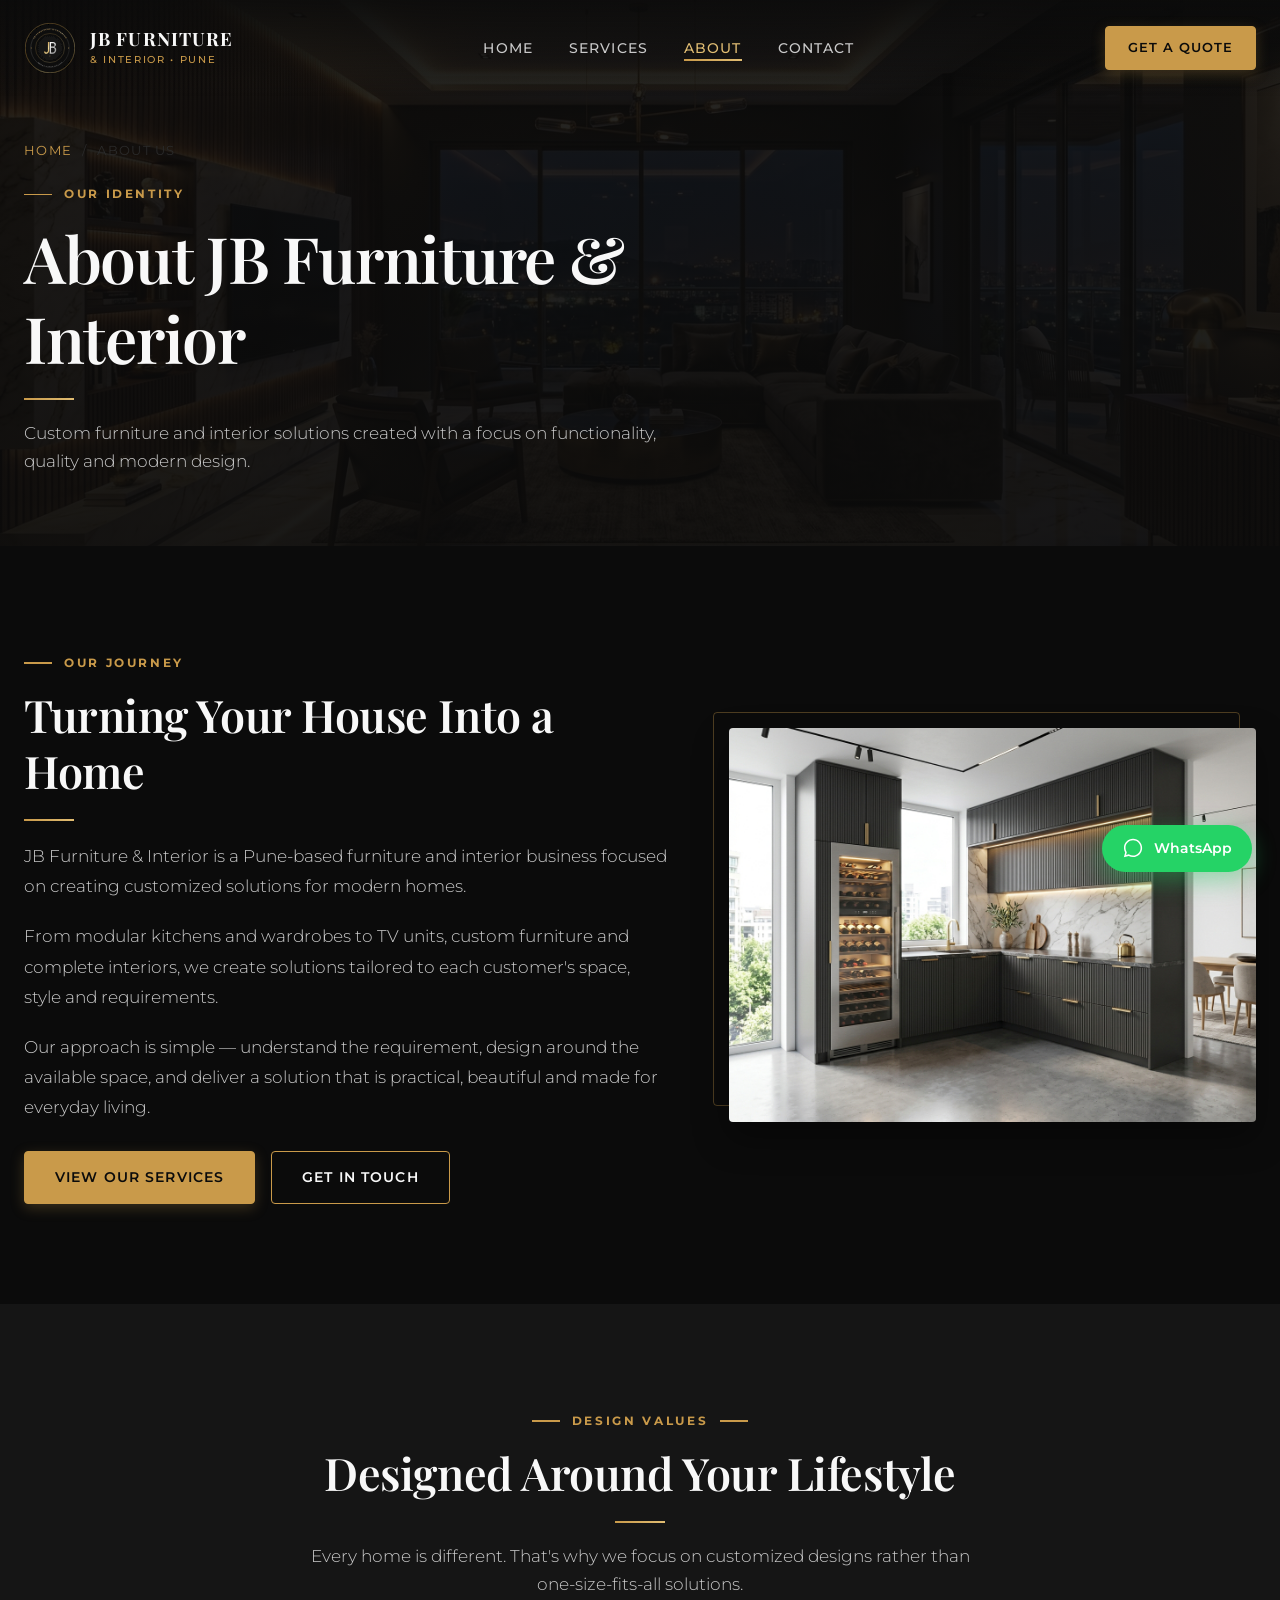
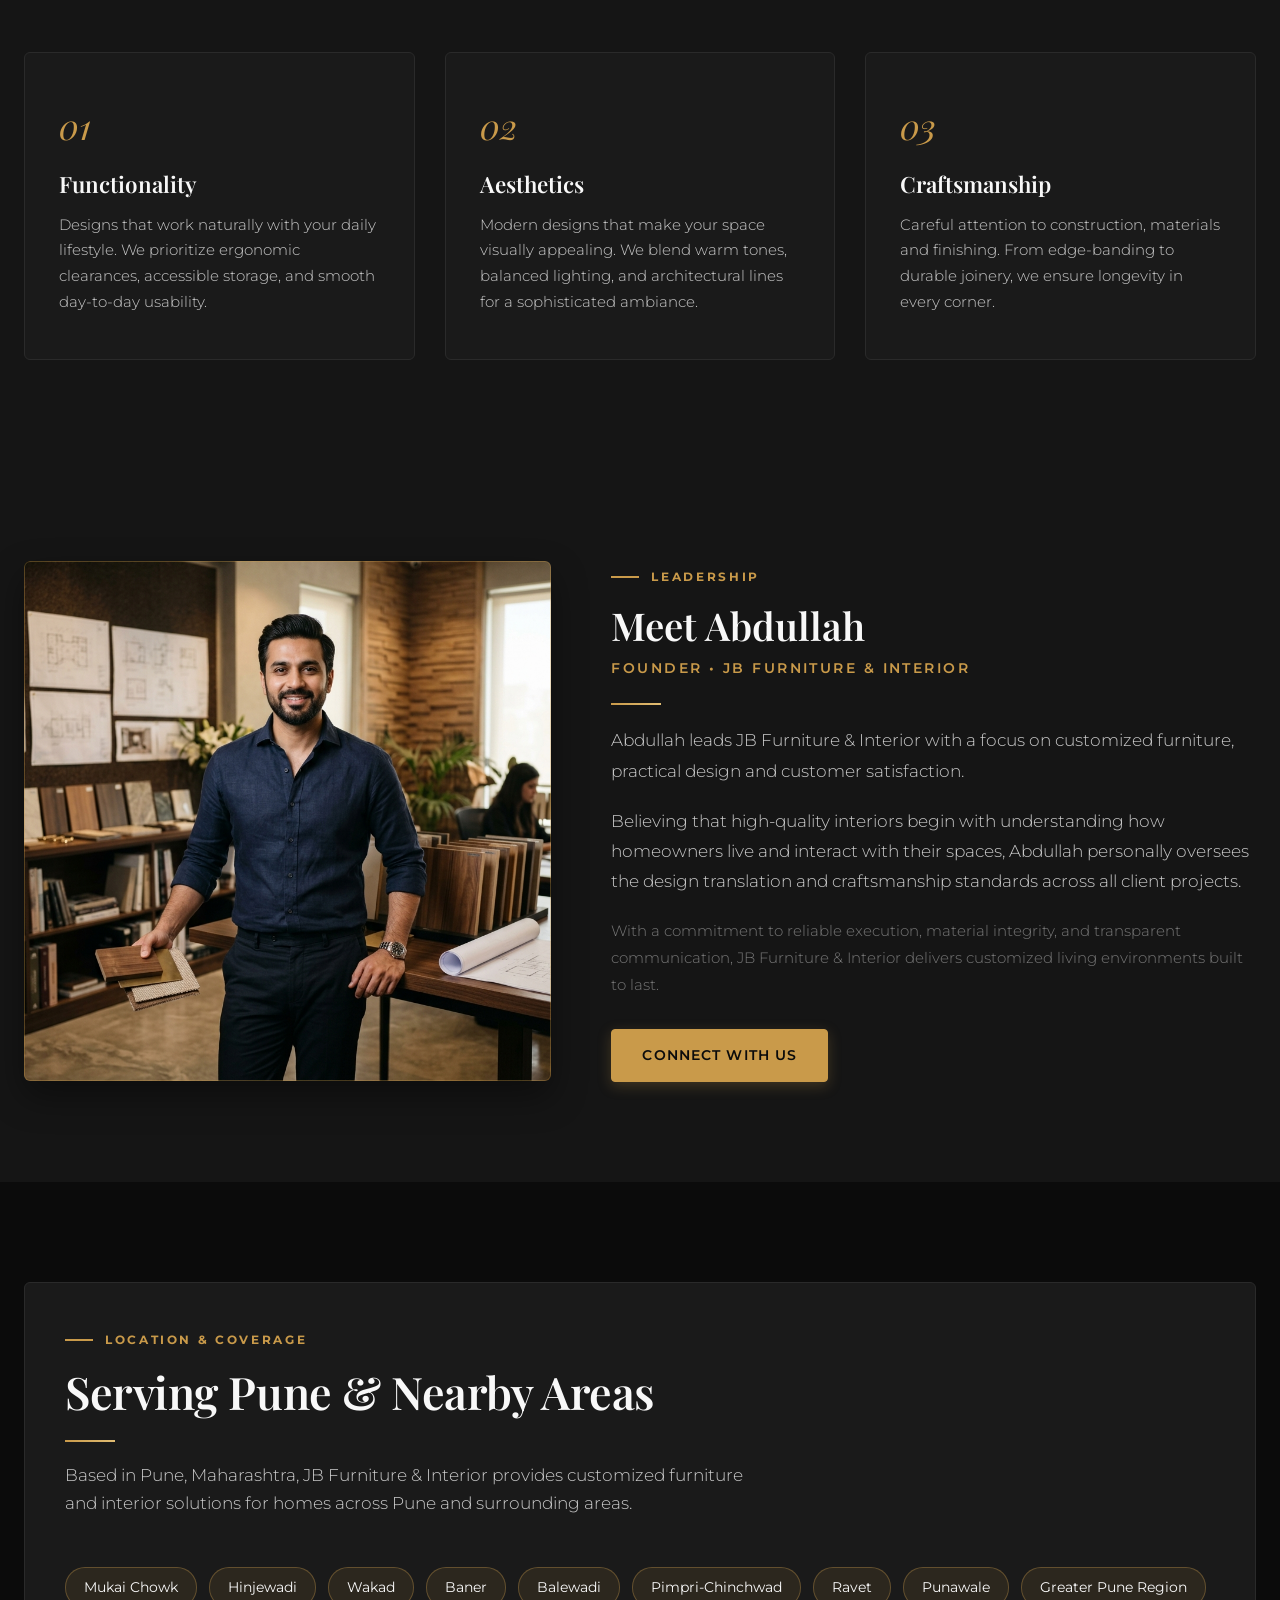
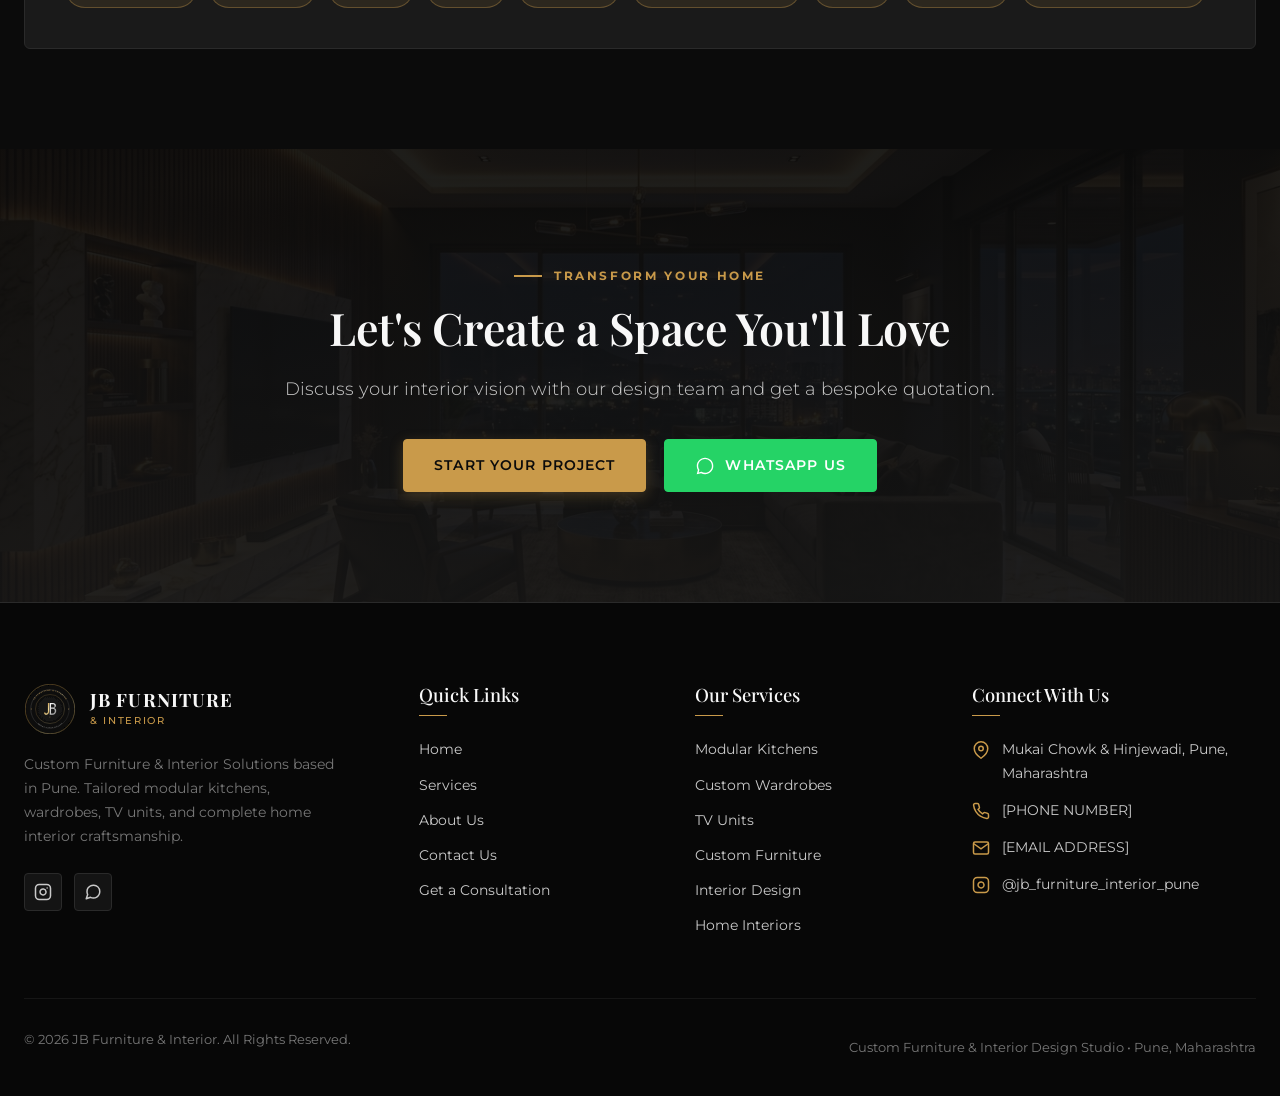
==== about.html @ 4673db78 "new commit" ====
<!DOCTYPE html>
<html lang="en">
<head>
  <meta charset="UTF-8">
  <meta name="viewport" content="width=device-width, initial-scale=1.0">
  <title>About JB Furniture &amp; Interior | Pune</title>
  <meta name="description" content="Discover the story, design philosophy, and craftsmanship of JB Furniture & Interior in Pune. Custom furniture and bespoke interior solutions tailored to your lifestyle.">
  <meta name="keywords" content="About JB Furniture, Custom furniture Pune, Interior design studio Pune, Furniture manufacturers Pune">
  
  <!-- Favicon -->
  <link rel="icon" type="image/svg+xml" href="assets/images/jb-logo.svg">
  
  <!-- Stylesheet -->
  <link rel="stylesheet" href="css/style.css">
</head>
<body>

  <!-- ==========================================
       GLOBAL HEADER / NAVBAR
       ========================================== -->
  <header class="header" id="header">
    <div class="container navbar">
      <!-- Brand Logo -->
      <a href="index.html" class="brand-logo" aria-label="JB Furniture &amp; Interior Home">
        <img src="assets/images/jb-logo.svg" alt="JB Furniture &amp; Interior Logo" class="brand-logo-img" width="52" height="52">
        <div class="brand-info">
          <span class="brand-title">JB FURNITURE</span>
          <span class="brand-tagline">&amp; INTERIOR • PUNE</span>
        </div>
      </a>

      <!-- Desktop Navigation Links -->
      <nav class="nav-links" aria-label="Main Navigation">
        <div class="nav-item"><a href="index.html" class="nav-link">Home</a></div>
        <div class="nav-item"><a href="services.html" class="nav-link">Services</a></div>
        <div class="nav-item"><a href="about.html" class="nav-link active">About</a></div>
        <div class="nav-item"><a href="contact.html" class="nav-link">Contact</a></div>
      </nav>

      <!-- Right CTA Button -->
      <div class="nav-cta">
        <a href="contact.html" class="btn btn-primary">Get a Quote</a>
      </div>

      <!-- Mobile Hamburger Button -->
      <button class="menu-toggle" id="menu-toggle" aria-label="Toggle navigation menu" aria-expanded="false">
        <span class="bar"></span>
        <span class="bar"></span>
        <span class="bar"></span>
      </button>
    </div>
  </header>

  <!-- Mobile Drawer Overlay & Menu -->
  <div class="mobile-drawer-overlay" id="mobile-overlay"></div>
  <aside class="mobile-nav-drawer" id="mobile-drawer" aria-label="Mobile Navigation">
    <div class="mobile-nav-links">
      <a href="index.html" class="mobile-nav-link">
        <span>Home</span>
        <svg width="16" height="16" viewBox="0 0 24 24" fill="none" stroke="currentColor" stroke-width="2"><polyline points="9 18 15 12 9 6"></polyline></svg>
      </a>
      <a href="services.html" class="mobile-nav-link">
        <span>Services</span>
        <svg width="16" height="16" viewBox="0 0 24 24" fill="none" stroke="currentColor" stroke-width="2"><polyline points="9 18 15 12 9 6"></polyline></svg>
      </a>
      <a href="about.html" class="mobile-nav-link active">
        <span>About Us</span>
        <svg width="16" height="16" viewBox="0 0 24 24" fill="none" stroke="currentColor" stroke-width="2"><polyline points="9 18 15 12 9 6"></polyline></svg>
      </a>
      <a href="contact.html" class="mobile-nav-link">
        <span>Contact</span>
        <svg width="16" height="16" viewBox="0 0 24 24" fill="none" stroke="currentColor" stroke-width="2"><polyline points="9 18 15 12 9 6"></polyline></svg>
      </a>
    </div>

    <div class="mobile-drawer-footer">
      <a href="contact.html" class="btn btn-primary" style="width: 100%;">Get a Free Consultation</a>
      <a href="#" class="btn btn-whatsapp dynamic-whatsapp-btn" style="width: 100%;">Chat on WhatsApp</a>
      <div class="mobile-drawer-contact">
        <p>Mukai Chowk, Pune, Maharashtra</p>
        <p>@jb_furniture_interior_pune</p>
      </div>
    </div>
  </aside>

  <main>
    <!-- ==========================================
         ABOUT PAGE HERO
         ========================================== -->
    <section class="page-hero" style="background-image: url('assets/images/hero-interior.jpg');">
      <div class="container">
        <div class="page-hero-content fade-up">
          <div class="breadcrumb">
            <a href="index.html">Home</a>
            <span>/</span>
            <span>About Us</span>
          </div>
          <span class="section-label">OUR IDENTITY</span>
          <h1>About JB Furniture &amp; Interior</h1>
          <div class="gold-divider"></div>
          <p class="section-subtitle">
            Custom furniture and interior solutions created with a focus on functionality, quality and modern design.
          </p>
        </div>
      </div>
    </section>

    <!-- ==========================================
         BUSINESS STORY SECTION
         ========================================== -->
    <section class="section" id="story">
      <div class="container">
        <div class="story-grid">
          <div class="story-content fade-up">
            <span class="section-label">OUR JOURNEY</span>
            <h2>Turning Your House Into a Home</h2>
            <div class="gold-divider"></div>
            <p>
              JB Furniture &amp; Interior is a Pune-based furniture and interior business focused on creating customized solutions for modern homes.
            </p>
            <p>
              From modular kitchens and wardrobes to TV units, custom furniture and complete interiors, we create solutions tailored to each customer's space, style and requirements.
            </p>
            <p>
              Our approach is simple — understand the requirement, design around the available space, and deliver a solution that is practical, beautiful and made for everyday living.
            </p>
            <div class="btn-group" style="margin-top: 28px;">
              <a href="services.html" class="btn btn-primary">View Our Services</a>
              <a href="contact.html" class="btn btn-secondary">Get In Touch</a>
            </div>
          </div>

          <div class="intro-image-wrapper fade-up stagger-2">
            <img src="assets/images/kitchen-02.jpg" alt="Interior Architecture &amp; Custom Millwork" class="intro-img" loading="lazy">
          </div>
        </div>
      </div>
    </section>

    <!-- ==========================================
         OUR PHILOSOPHY SECTION (3 PILLARS)
         ========================================== -->
    <section class="section section-rich" id="philosophy">
      <div class="container">
        <div class="section-header text-center fade-up">
          <span class="section-label">DESIGN VALUES</span>
          <h2>Designed Around Your Lifestyle</h2>
          <div class="gold-divider center-divider"></div>
          <p class="section-subtitle center-content">
            Every home is different. That's why we focus on customized designs rather than one-size-fits-all solutions.
          </p>
        </div>

        <div class="philosophy-grid">
          <!-- Pillar 1: Functionality -->
          <div class="philosophy-card fade-up stagger-1">
            <span class="pillar-num">01</span>
            <h3 style="font-size: 1.4rem; margin-bottom: 14px;">Functionality</h3>
            <p style="color: var(--text-silver); font-size: 0.95rem; line-height: 1.7; font-weight: 300;">
              Designs that work naturally with your daily lifestyle. We prioritize ergonomic clearances, accessible storage, and smooth day-to-day usability.
            </p>
          </div>

          <!-- Pillar 2: Aesthetics -->
          <div class="philosophy-card fade-up stagger-2">
            <span class="pillar-num">02</span>
            <h3 style="font-size: 1.4rem; margin-bottom: 14px;">Aesthetics</h3>
            <p style="color: var(--text-silver); font-size: 0.95rem; line-height: 1.7; font-weight: 300;">
              Modern designs that make your space visually appealing. We blend warm tones, balanced lighting, and architectural lines for a sophisticated ambiance.
            </p>
          </div>

          <!-- Pillar 3: Craftsmanship -->
          <div class="philosophy-card fade-up stagger-3">
            <span class="pillar-num">03</span>
            <h3 style="font-size: 1.4rem; margin-bottom: 14px;">Craftsmanship</h3>
            <p style="color: var(--text-silver); font-size: 0.95rem; line-height: 1.7; font-weight: 300;">
              Careful attention to construction, materials and finishing. From edge-banding to durable joinery, we ensure longevity in every corner.
            </p>
          </div>
        </div>
      </div>
    </section>

    <!-- ==========================================
         FOUNDER SECTION (ABDULLAH)
         ========================================== -->
    <section class="section founder-section" id="founder">
      <div class="container">
        <div class="founder-grid">
          <div class="founder-img-wrapper fade-up">
            <img src="assets/images/about-founder.jpg" alt="Abdullah - Founder of JB Furniture &amp; Interior" class="founder-img" loading="lazy">
          </div>

          <div class="founder-content fade-up stagger-2">
            <span class="section-label">LEADERSHIP</span>
            <h3>Meet Abdullah</h3>
            <span class="founder-role">Founder • JB Furniture &amp; Interior</span>
            <div class="gold-divider"></div>
            <p>
              Abdullah leads JB Furniture &amp; Interior with a focus on customized furniture, practical design and customer satisfaction.
            </p>
            <p>
              Believing that high-quality interiors begin with understanding how homeowners live and interact with their spaces, Abdullah personally oversees the design translation and craftsmanship standards across all client projects.
            </p>
            <p style="color: var(--text-muted); font-size: 0.95rem;">
              With a commitment to reliable execution, material integrity, and transparent communication, JB Furniture &amp; Interior delivers customized living environments built to last.
            </p>
            <div style="margin-top: 30px;">
              <a href="contact.html" class="btn btn-primary">Connect With Us</a>
            </div>
          </div>
        </div>
      </div>
    </section>

    <!-- ==========================================
         SERVICE AREA SECTION
         ========================================== -->
    <section class="section" id="service-area">
      <div class="container">
        <div class="area-box fade-up">
          <div class="section-header" style="margin-bottom: 20px;">
            <span class="section-label">LOCATION &amp; COVERAGE</span>
            <h2>Serving Pune &amp; Nearby Areas</h2>
            <div class="gold-divider"></div>
            <p class="section-subtitle">
              Based in Pune, Maharashtra, JB Furniture &amp; Interior provides customized furniture and interior solutions for homes across Pune and surrounding areas.
            </p>
          </div>

          <div class="area-tags">
            <span class="area-tag">Mukai Chowk</span>
            <span class="area-tag">Hinjewadi</span>
            <span class="area-tag">Wakad</span>
            <span class="area-tag">Baner</span>
            <span class="area-tag">Balewadi</span>
            <span class="area-tag">Pimpri-Chinchwad</span>
            <span class="area-tag">Ravet</span>
            <span class="area-tag">Punawale</span>
            <span class="area-tag">Greater Pune Region</span>
          </div>
        </div>
      </div>
    </section>

    <!-- ==========================================
         ABOUT CALL TO ACTION SECTION
         ========================================== -->
    <section class="cta-section" style="background-image: url('assets/images/hero-interior.jpg');">
      <div class="container">
        <div class="cta-content fade-up">
          <span class="section-label" style="justify-content: center;">TRANSFORM YOUR HOME</span>
          <h2 class="cta-title">Let's Create a Space You'll Love</h2>
          <p class="cta-desc">
            Discuss your interior vision with our design team and get a bespoke quotation.
          </p>
          <div class="cta-actions">
            <a href="contact.html" class="btn btn-primary">Start Your Project</a>
            <a href="#" class="btn btn-whatsapp dynamic-whatsapp-btn">
              <svg width="20" height="20" viewBox="0 0 24 24" fill="currentColor">
                <path d="M12.04 2C6.58 2 2.13 6.45 2.13 11.91C2.13 13.66 2.59 15.36 3.45 16.86L2.05 22L7.3 20.62C8.75 21.41 10.38 21.83 12.04 21.83C17.5 21.83 21.95 17.38 21.95 11.92C21.95 9.27 20.92 6.78 19.05 4.91C17.18 3.03 14.69 2 12.04 2M12.05 3.67C14.25 3.67 16.31 4.53 17.87 6.09C19.42 7.65 20.28 9.72 20.28 11.92C20.28 16.46 16.58 20.15 12.04 20.15C10.56 20.15 9.11 19.76 7.85 19L7.55 18.83L4.43 19.65L5.26 16.61L5.06 16.29C4.24 14.99 3.8 13.47 3.8 11.91C3.81 7.37 7.5 3.67 12.05 3.67Z"/>
              </svg>
              WhatsApp Us
            </a>
          </div>
        </div>
      </div>
    </section>
  </main>

  <!-- ==========================================
       GLOBAL FOOTER
       ========================================== -->
  <footer class="footer">
    <div class="container">
      <div class="footer-grid">
        <!-- Brand Info -->
        <div class="footer-brand">
          <a href="index.html" class="brand-logo">
            <img src="assets/images/jb-logo.svg" alt="JB Furniture &amp; Interior" class="brand-logo-img" width="48" height="48">
            <div class="brand-info">
              <span class="brand-title">JB FURNITURE</span>
              <span class="brand-tagline">&amp; INTERIOR</span>
            </div>
          </a>
          <p class="footer-about">
            Custom Furniture &amp; Interior Solutions based in Pune. Tailored modular kitchens, wardrobes, TV units, and complete home interior craftsmanship.
          </p>
          <div class="footer-socials">
            <a href="https://www.instagram.com/jb_furniture_interior_pune/" target="_blank" rel="noopener noreferrer" class="social-icon-link" aria-label="Instagram">
              <svg viewBox="0 0 24 24" fill="none" stroke="currentColor" stroke-width="2" stroke-linecap="round" stroke-linejoin="round">
                <rect x="2" y="2" width="20" height="20" rx="5" ry="5"></rect>
                <path d="M16 11.37A4 4 0 1 1 12.63 8 4 4 0 0 1 16 11.37z"></path>
                <line x1="17.5" y1="6.5" x2="17.51" y2="6.5"></line>
              </svg>
            </a>
            <a href="#" class="social-icon-link dynamic-whatsapp-btn" aria-label="WhatsApp">
              <svg viewBox="0 0 24 24" fill="none" stroke="currentColor" stroke-width="2" stroke-linecap="round" stroke-linejoin="round">
                <path d="M21 11.5a8.38 8.38 0 0 1-.9 3.8 8.5 8.5 0 0 1-7.6 4.7 8.38 8.38 0 0 1-3.8-.9L3 21l1.9-5.7a8.38 8.38 0 0 1-.9-3.8 8.5 8.5 0 0 1 4.7-7.6 8.38 8.38 0 0 1 3.8-.9h.5a8.48 8.48 0 0 1 8 8v.5z"></path>
              </svg>
            </a>
          </div>
        </div>

        <!-- Quick Links -->
        <div>
          <h4 class="footer-title">Quick Links</h4>
          <div class="footer-links">
            <a href="index.html">Home</a>
            <a href="services.html">Services</a>
            <a href="about.html">About Us</a>
            <a href="contact.html">Contact Us</a>
            <a href="contact.html">Get a Consultation</a>
          </div>
        </div>

        <!-- Services -->
        <div>
          <h4 class="footer-title">Our Services</h4>
          <div class="footer-links">
            <a href="services.html#kitchens">Modular Kitchens</a>
            <a href="services.html#wardrobes">Custom Wardrobes</a>
            <a href="services.html#tv-units">TV Units</a>
            <a href="services.html#custom-furniture">Custom Furniture</a>
            <a href="services.html#interior-design">Interior Design</a>
            <a href="services.html#complete-interiors">Home Interiors</a>
          </div>
        </div>

        <!-- Contact Info -->
        <div>
          <h4 class="footer-title">Connect With Us</h4>
          <div class="footer-contact-items">
            <div class="footer-contact-item">
              <svg viewBox="0 0 24 24" fill="none" stroke="currentColor" stroke-width="2"><path d="M21 10c0 7-9 13-9 13s-9-6-9-13a9 9 0 0 1 18 0z"></path><circle cx="12" cy="10" r="3"></circle></svg>
              <span>Mukai Chowk &amp; Hinjewadi, Pune, Maharashtra</span>
            </div>
            <div class="footer-contact-item">
              <svg viewBox="0 0 24 24" fill="none" stroke="currentColor" stroke-width="2"><path d="M22 16.92v3a2 2 0 0 1-2.18 2 19.79 19.79 0 0 1-8.63-3.07 19.5 19.5 0 0 1-6-6 19.79 19.79 0 0 1-3.07-8.67A2 2 0 0 1 4.11 2h3a2 2 0 0 1 2 1.72 12.84 12.84 0 0 0 .7 2.81 2 2 0 0 1-.45 2.11L8.09 9.91a16 16 0 0 0 6 6l1.27-1.27a2 2 0 0 1 2.11-.45 12.84 12.84 0 0 0 2.81.7A2 2 0 0 1 22 16.92z"></path></svg>
              <span>[PHONE NUMBER]</span>
            </div>
            <div class="footer-contact-item">
              <svg viewBox="0 0 24 24" fill="none" stroke="currentColor" stroke-width="2"><path d="M4 4h16c1.1 0 2 .9 2 2v12c0 1.1-.9 2-2 2H4c-1.1 0-2-.9-2-2V6c0-1.1.9-2 2-2z"></path><polyline points="22,6 12,13 2,6"></polyline></svg>
              <span>[EMAIL ADDRESS]</span>
            </div>
            <div class="footer-contact-item">
              <svg viewBox="0 0 24 24" fill="none" stroke="currentColor" stroke-width="2"><rect x="2" y="2" width="20" height="20" rx="5" ry="5"></rect><path d="M16 11.37A4 4 0 1 1 12.63 8 4 4 0 0 1 16 11.37z"></path><line x1="17.5" y1="6.5" x2="17.51" y2="6.5"></line></svg>
              <a href="https://www.instagram.com/jb_furniture_interior_pune/" target="_blank" rel="noopener noreferrer">@jb_furniture_interior_pune</a>
            </div>
          </div>
        </div>
      </div>

      <div class="footer-bottom">
        <p>&copy; 2026 JB Furniture &amp; Interior. All Rights Reserved.</p>
        <p>Custom Furniture &amp; Interior Design Studio • Pune, Maharashtra</p>
      </div>
    </div>
  </footer>

  <!-- Floating Mobile/Desktop WhatsApp Button -->
  <a href="#" class="floating-whatsapp dynamic-whatsapp-btn" aria-label="Chat on WhatsApp">
    <svg viewBox="0 0 24 24" fill="currentColor">
      <path d="M12.04 2C6.58 2 2.13 6.45 2.13 11.91C2.13 13.66 2.59 15.36 3.45 16.86L2.05 22L7.3 20.62C8.75 21.41 10.38 21.83 12.04 21.83C17.5 21.83 21.95 17.38 21.95 11.92C21.95 9.27 20.92 6.78 19.05 4.91C17.18 3.03 14.69 2 12.04 2M12.05 3.67C14.25 3.67 16.31 4.53 17.87 6.09C19.42 7.65 20.28 9.72 20.28 11.92C20.28 16.46 16.58 20.15 12.04 20.15C10.56 20.15 9.11 19.76 7.85 19L7.55 18.83L4.43 19.65L5.26 16.61L5.06 16.29C4.24 14.99 3.8 13.47 3.8 11.91C3.81 7.37 7.5 3.67 12.05 3.67Z"/>
    </svg>
    <span>WhatsApp</span>
  </a>

  <!-- Back To Top Button -->
  <button class="back-to-top" aria-label="Scroll back to top">
    <svg width="20" height="20" viewBox="0 0 24 24" fill="none" stroke="currentColor" stroke-width="2.5"><polyline points="18 15 12 9 6 15"></polyline></svg>
  </button>

  <!-- Core Script -->
  <script src="js/script.js"></script>
</body>
</html>
---- css/style.css ----
/* ==========================================================================
   JB FURNITURE & INTERIOR — CORE DESIGN SYSTEM & STYLESHEET
   Style: Premium • Modern • Minimal • Luxury Interior Design
   Brand Colors: Deep Black, Rich Black, Warm Gold, Metallic Silver, Soft White
   ========================================================================== */

/* --------------------------------------------------------------------------
   1. CSS RESET & DESIGN TOKENS
   -------------------------------------------------------------------------- */
@import url('https://fonts.googleapis.com/css2?family=Montserrat:ital,wght@0,300;0,400;0,500;0,600;0,700;1,400&family=Playfair+Display:ital,wght@0,400;0,500;0,600;0,700;0,800;1,400&display=swap');

:root {
  /* Brand Color Palette */
  --bg-deep: #0B0B0B;
  --bg-rich: #151515;
  --bg-card: #1A1A1A;
  --bg-card-hover: #222222;
  --bg-light: #F8F8F8;
  --bg-light-alt: #F0F0F0;
  
  --accent-gold: #C99A4A;
  --accent-gold-light: #E1BD73;
  --accent-gold-dark: #9E7227;
  --accent-gold-glow: rgba(201, 154, 74, 0.15);
  
  --text-white: #F8F8F8;
  --text-silver: #C9C9C9;
  --text-muted: #777777;
  --text-dark: #121212;
  --text-dark-muted: #555555;
  
  --border-dark: #2A2A2A;
  --border-dark-subtle: rgba(255, 255, 255, 0.08);
  --border-gold: rgba(201, 154, 74, 0.35);
  --border-gold-solid: #C99A4A;
  --border-light: #E5E5E5;

  /* Typography */
  --font-heading: 'Playfair Display', Georgia, serif;
  --font-body: 'Montserrat', -apple-system, BlinkMacSystemFont, 'Segoe UI', Roboto, sans-serif;

  /* Spacing */
  --container-max: 1280px;
  --container-wide: 1440px;
  --section-pad-y: 100px;
  --section-pad-sm: 60px;
  
  /* Transitions */
  --transition-fast: 0.2s cubic-bezier(0.25, 1, 0.5, 1);
  --transition-smooth: 0.35s cubic-bezier(0.25, 1, 0.5, 1);
  --transition-slow: 0.6s cubic-bezier(0.25, 1, 0.5, 1);

  /* Shadows */
  --shadow-subtle: 0 10px 30px rgba(0, 0, 0, 0.3);
  --shadow-card: 0 15px 35px rgba(0, 0, 0, 0.4);
  --shadow-gold: 0 10px 25px rgba(201, 154, 74, 0.2);
}

*, *::before, *::after {
  box-sizing: border-box;
  margin: 0;
  padding: 0;
}

html {
  scroll-behavior: smooth;
  font-size: 16px;
  -webkit-text-size-adjust: 100%;
}

body {
  font-family: var(--font-body);
  background-color: var(--bg-deep);
  color: var(--text-silver);
  line-height: 1.65;
  font-weight: 400;
  overflow-x: hidden;
  position: relative;
  -webkit-font-smoothing: antialiased;
  -moz-osx-font-smoothing: grayscale;
}

img {
  max-width: 100%;
  height: auto;
  display: block;
}

a {
  color: inherit;
  text-decoration: none;
  transition: var(--transition-fast);
}

button, input, select, textarea {
  font-family: inherit;
  font-size: inherit;
  color: inherit;
}

ul, ol {
  list-style: none;
}

/* --------------------------------------------------------------------------
   2. TYPOGRAPHY & UTILITIES
   -------------------------------------------------------------------------- */
h1, h2, h3, h4, h5, h6 {
  font-family: var(--font-heading);
  color: var(--text-white);
  line-height: 1.25;
  font-weight: 600;
}

h1 { font-size: clamp(2.4rem, 5vw, 4.2rem); letter-spacing: -0.02em; }
h2 { font-size: clamp(2rem, 3.5vw, 3rem); letter-spacing: -0.01em; }
h3 { font-size: clamp(1.4rem, 2.2vw, 1.85rem); }
h4 { font-size: 1.25rem; font-weight: 500; }
p { margin-bottom: 1rem; }
p:last-child { margin-bottom: 0; }

.section-label {
  display: inline-flex;
  align-items: center;
  gap: 12px;
  font-family: var(--font-body);
  font-size: 0.75rem;
  font-weight: 700;
  letter-spacing: 0.22em;
  text-transform: uppercase;
  color: var(--accent-gold);
  margin-bottom: 14px;
}

.section-label::before {
  content: '';
  display: inline-block;
  width: 28px;
  height: 1.5px;
  background-color: var(--accent-gold);
}

.gold-accent {
  color: var(--accent-gold);
}

.text-silver {
  color: var(--text-silver);
}

.text-muted {
  color: var(--text-muted);
}

.container {
  width: 100%;
  max-width: var(--container-max);
  margin: 0 auto;
  padding: 0 24px;
}

.container-wide {
  width: 100%;
  max-width: var(--container-wide);
  margin: 0 auto;
  padding: 0 24px;
}

.section {
  padding: var(--section-pad-y) 0;
  position: relative;
}

.section-light {
  background-color: var(--bg-light);
  color: var(--text-dark-muted);
}

.section-light h1,
.section-light h2,
.section-light h3,
.section-light h4 {
  color: var(--text-dark);
}

.section-rich {
  background-color: var(--bg-rich);
}

.section-header {
  margin-bottom: 54px;
}

.section-header.text-center {
  text-align: center;
}

.section-header.text-center .section-label {
  justify-content: center;
}
.section-header.text-center .section-label::after {
  content: '';
  display: inline-block;
  width: 28px;
  height: 1.5px;
  background-color: var(--accent-gold);
}

.section-subtitle {
  max-width: 680px;
  margin-top: 16px;
  font-size: 1.05rem;
  color: var(--text-silver);
  font-weight: 300;
}

.section-light .section-subtitle {
  color: var(--text-dark-muted);
}

.center-content {
  margin-left: auto;
  margin-right: auto;
}

.gold-divider {
  width: 50px;
  height: 2px;
  background: linear-gradient(90deg, var(--accent-gold), var(--accent-gold-light));
  margin: 20px 0;
}

.center-divider {
  margin-left: auto;
  margin-right: auto;
}

/* --------------------------------------------------------------------------
   3. BUTTONS & INTERACTION
   -------------------------------------------------------------------------- */
.btn {
  display: inline-flex;
  align-items: center;
  justify-content: center;
  gap: 10px;
  padding: 14px 30px;
  font-size: 0.88rem;
  font-weight: 600;
  letter-spacing: 0.08em;
  text-transform: uppercase;
  border-radius: 4px;
  cursor: pointer;
  transition: var(--transition-smooth);
  border: 1px solid transparent;
  position: relative;
  overflow: hidden;
  text-align: center;
}

.btn-primary {
  background-color: var(--accent-gold);
  color: #0B0B0B;
  border-color: var(--accent-gold);
  box-shadow: 0 4px 14px rgba(201, 154, 74, 0.25);
}

.btn-primary:hover {
  background-color: var(--accent-gold-light);
  border-color: var(--accent-gold-light);
  color: #000000;
  transform: translateY(-2px);
  box-shadow: var(--shadow-gold);
}

.btn-secondary {
  background-color: transparent;
  color: var(--text-white);
  border: 1.5px solid var(--accent-gold);
}

.btn-secondary:hover {
  background-color: var(--accent-gold);
  color: #0B0B0B;
  transform: translateY(-2px);
  box-shadow: 0 4px 15px rgba(201, 154, 74, 0.2);
}

.btn-secondary-light {
  background-color: transparent;
  color: var(--text-dark);
  border: 1.5px solid var(--accent-gold);
}

.btn-secondary-light:hover {
  background-color: var(--accent-gold);
  color: #0B0B0B;
}

.btn-whatsapp {
  background-color: #25D366;
  color: #FFFFFF;
  border-color: #25D366;
}

.btn-whatsapp:hover {
  background-color: #20BA5A;
  color: #FFFFFF;
  transform: translateY(-2px);
  box-shadow: 0 6px 18px rgba(37, 211, 102, 0.35);
}

.btn-link {
  display: inline-flex;
  align-items: center;
  gap: 8px;
  font-size: 0.85rem;
  font-weight: 600;
  letter-spacing: 0.1em;
  text-transform: uppercase;
  color: var(--accent-gold);
  padding: 0;
  background: transparent;
  border: none;
  cursor: pointer;
  position: relative;
}

.btn-link::after {
  content: '';
  position: absolute;
  bottom: -4px;
  left: 0;
  width: 0%;
  height: 1.5px;
  background-color: var(--accent-gold);
  transition: var(--transition-fast);
}

.btn-link:hover::after {
  width: 100%;
}

.btn-link svg {
  transition: transform var(--transition-fast);
}

.btn-link:hover svg {
  transform: translateX(4px);
}

.btn-group {
  display: flex;
  flex-wrap: wrap;
  align-items: center;
  gap: 16px;
}

/* --------------------------------------------------------------------------
   4. GLOBAL NAVBAR & HEADER
   -------------------------------------------------------------------------- */
.header {
  position: fixed;
  top: 0;
  left: 0;
  width: 100%;
  z-index: 1000;
  transition: background-color var(--transition-smooth), padding var(--transition-smooth), border-color var(--transition-smooth), backdrop-filter var(--transition-smooth);
  padding: 22px 0;
  background: linear-gradient(180deg, rgba(11, 11, 11, 0.85) 0%, rgba(11, 11, 11, 0) 100%);
}

.header.scrolled {
  background-color: rgba(11, 11, 11, 0.96);
  backdrop-filter: blur(12px);
  -webkit-backdrop-filter: blur(12px);
  padding: 14px 0;
  border-bottom: 1px solid var(--border-dark);
  box-shadow: 0 8px 24px rgba(0, 0, 0, 0.6);
}

.navbar {
  display: flex;
  align-items: center;
  justify-content: space-between;
}

.brand-logo {
  display: flex;
  align-items: center;
  gap: 14px;
  text-decoration: none;
}

.brand-logo-img {
  width: 52px;
  height: 52px;
  object-fit: contain;
  transition: transform var(--transition-smooth);
}

.header.scrolled .brand-logo-img {
  width: 44px;
  height: 44px;
}

.brand-logo:hover .brand-logo-img {
  transform: scale(1.05) rotate(2deg);
}

.brand-info {
  display: flex;
  flex-direction: column;
}

.brand-title {
  font-family: var(--font-heading);
  font-size: 1.15rem;
  font-weight: 700;
  color: var(--text-white);
  letter-spacing: 0.06em;
  line-height: 1.15;
}

.brand-tagline {
  font-size: 0.65rem;
  font-weight: 500;
  letter-spacing: 0.16em;
  color: var(--accent-gold);
  text-transform: uppercase;
  margin-top: 2px;
}

.nav-links {
  display: flex;
  align-items: center;
  gap: 36px;
}

.nav-item {
  position: relative;
}

.nav-link {
  font-size: 0.88rem;
  font-weight: 500;
  letter-spacing: 0.08em;
  text-transform: uppercase;
  color: var(--text-silver);
  padding: 8px 0;
  transition: color var(--transition-fast);
}

.nav-link:hover,
.nav-link.active {
  color: var(--accent-gold-light);
}

.nav-link::after {
  content: '';
  position: absolute;
  bottom: 0;
  left: 0;
  width: 0;
  height: 2px;
  background: linear-gradient(90deg, var(--accent-gold), var(--accent-gold-light));
  transition: width var(--transition-fast);
}

.nav-link:hover::after,
.nav-link.active::after {
  width: 100%;
}

.nav-cta {
  display: flex;
  align-items: center;
}

.nav-cta .btn {
  padding: 10px 22px;
  font-size: 0.8rem;
}

/* Mobile Nav Toggle */
.menu-toggle {
  display: none;
  background: transparent;
  border: 1px solid var(--border-dark);
  border-radius: 4px;
  padding: 10px 12px;
  cursor: pointer;
  color: var(--text-white);
  flex-direction: column;
  gap: 5px;
  transition: var(--transition-fast);
}

.menu-toggle:hover {
  border-color: var(--accent-gold);
}

.menu-toggle .bar {
  width: 22px;
  height: 2px;
  background-color: var(--text-white);
  transition: transform var(--transition-fast), opacity var(--transition-fast);
}

.menu-toggle.active .bar:nth-child(1) {
  transform: translateY(7px) rotate(45deg);
  background-color: var(--accent-gold);
}

.menu-toggle.active .bar:nth-child(2) {
  opacity: 0;
}

.menu-toggle.active .bar:nth-child(3) {
  transform: translateY(-7px) rotate(-45deg);
  background-color: var(--accent-gold);
}

/* Mobile Drawer */
.mobile-nav-drawer {
  position: fixed;
  top: 0;
  right: -100%;
  width: 82%;
  max-width: 380px;
  height: 100vh;
  background-color: #0E0E0E;
  border-left: 1px solid var(--border-dark);
  z-index: 1050;
  padding: 90px 30px 40px;
  display: flex;
  flex-direction: column;
  justify-content: space-between;
  transition: right var(--transition-smooth);
  box-shadow: -10px 0 40px rgba(0, 0, 0, 0.8);
}

.mobile-nav-drawer.open {
  right: 0;
}

.mobile-drawer-overlay {
  position: fixed;
  top: 0;
  left: 0;
  width: 100vw;
  height: 100vh;
  background-color: rgba(0, 0, 0, 0.75);
  backdrop-filter: blur(4px);
  z-index: 1040;
  opacity: 0;
  visibility: hidden;
  transition: opacity var(--transition-smooth), visibility var(--transition-smooth);
}

.mobile-drawer-overlay.active {
  opacity: 1;
  visibility: visible;
}

.mobile-nav-links {
  display: flex;
  flex-direction: column;
  gap: 20px;
}

.mobile-nav-link {
  font-family: var(--font-heading);
  font-size: 1.35rem;
  color: var(--text-white);
  padding: 10px 0;
  border-bottom: 1px solid var(--border-dark-subtle);
  display: flex;
  align-items: center;
  justify-content: space-between;
}

.mobile-nav-link.active {
  color: var(--accent-gold);
}

.mobile-drawer-footer {
  display: flex;
  flex-direction: column;
  gap: 16px;
}

.mobile-drawer-contact {
  font-size: 0.85rem;
  color: var(--text-muted);
}

/* --------------------------------------------------------------------------
   5. HERO SECTION
   -------------------------------------------------------------------------- */
.hero {
  min-height: 100vh;
  position: relative;
  display: flex;
  align-items: center;
  padding-top: 130px;
  padding-bottom: 90px;
  background-size: cover;
  background-position: center;
  background-repeat: no-repeat;
}

.hero::before {
  content: '';
  position: absolute;
  top: 0;
  left: 0;
  width: 100%;
  height: 100%;
  background: linear-gradient(90deg, rgba(11, 11, 11, 0.94) 0%, rgba(11, 11, 11, 0.82) 50%, rgba(11, 11, 11, 0.65) 100%);
  z-index: 1;
}

.hero::after {
  content: '';
  position: absolute;
  bottom: 0;
  left: 0;
  width: 100%;
  height: 160px;
  background: linear-gradient(0deg, var(--bg-deep) 0%, rgba(11, 11, 11, 0) 100%);
  z-index: 2;
}

.hero-content {
  position: relative;
  z-index: 3;
  max-width: 820px;
}

.hero-label {
  display: inline-flex;
  align-items: center;
  gap: 12px;
  font-size: 0.82rem;
  font-weight: 700;
  letter-spacing: 0.25em;
  text-transform: uppercase;
  color: var(--accent-gold);
  margin-bottom: 20px;
  background: rgba(201, 154, 74, 0.1);
  padding: 6px 16px;
  border-radius: 20px;
  border: 1px solid var(--border-gold);
}

.hero-title {
  margin-bottom: 24px;
  font-weight: 700;
  letter-spacing: -0.02em;
}

.hero-title span {
  display: block;
  font-style: italic;
  font-weight: 400;
  color: var(--accent-gold-light);
}

.hero-desc {
  font-size: 1.15rem;
  line-height: 1.75;
  color: var(--text-silver);
  margin-bottom: 38px;
  max-width: 640px;
  font-weight: 300;
}

.hero-stats {
  display: grid;
  grid-template-columns: repeat(3, 1fr);
  gap: 24px;
  margin-top: 50px;
  padding-top: 30px;
  border-top: 1px solid var(--border-dark);
}

.stat-item h4 {
  font-family: var(--font-heading);
  font-size: 1.4rem;
  color: var(--accent-gold);
}

.stat-item p {
  font-size: 0.82rem;
  color: var(--text-muted);
  text-transform: uppercase;
  letter-spacing: 0.08em;
  margin-top: 4px;
}

/* Inner Page Hero */
.page-hero {
  min-height: 48vh;
  position: relative;
  display: flex;
  align-items: center;
  padding-top: 140px;
  padding-bottom: 70px;
  background-size: cover;
  background-position: center;
  background-color: var(--bg-rich);
}

.page-hero::before {
  content: '';
  position: absolute;
  top: 0;
  left: 0;
  width: 100%;
  height: 100%;
  background: linear-gradient(180deg, rgba(11, 11, 11, 0.88) 0%, rgba(11, 11, 11, 0.94) 100%);
  z-index: 1;
}

.page-hero .container {
  position: relative;
  z-index: 2;
}

.page-hero-content {
  max-width: 760px;
}

.breadcrumb {
  display: flex;
  align-items: center;
  gap: 10px;
  font-size: 0.8rem;
  letter-spacing: 0.1em;
  text-transform: uppercase;
  color: var(--text-muted);
  margin-bottom: 16px;
}

.breadcrumb a {
  color: var(--accent-gold);
}

.breadcrumb span {
  color: var(--border-dark);
}

/* --------------------------------------------------------------------------
   6. INTRODUCTION & STORY
   -------------------------------------------------------------------------- */
.intro-grid {
  display: grid;
  grid-template-columns: 1fr 1fr;
  gap: 60px;
  align-items: center;
}

.intro-image-wrapper {
  position: relative;
}

.intro-image-wrapper::before {
  content: '';
  position: absolute;
  top: -16px;
  left: -16px;
  width: 100%;
  height: 100%;
  border: 1px solid var(--border-gold);
  border-radius: 4px;
  z-index: 0;
  pointer-events: none;
}

.intro-img {
  position: relative;
  z-index: 1;
  border-radius: 4px;
  width: 100%;
  box-shadow: var(--shadow-card);
}

.intro-badge {
  position: absolute;
  bottom: -20px;
  right: -20px;
  background: var(--bg-deep);
  border: 1px solid var(--accent-gold);
  padding: 16px 24px;
  border-radius: 4px;
  z-index: 2;
  box-shadow: var(--shadow-subtle);
  display: flex;
  align-items: center;
  gap: 12px;
}

.intro-badge-icon {
  width: 32px;
  height: 32px;
  color: var(--accent-gold);
}

.intro-badge-text {
  font-family: var(--font-heading);
  font-size: 0.95rem;
  color: var(--text-white);
}

.intro-badge-text span {
  display: block;
  font-family: var(--font-body);
  font-size: 0.72rem;
  color: var(--accent-gold);
  text-transform: uppercase;
  letter-spacing: 0.1em;
}

/* --------------------------------------------------------------------------
   7. SERVICES GRID & CARDS
   -------------------------------------------------------------------------- */
.services-grid {
  display: grid;
  grid-template-columns: repeat(3, 1fr);
  gap: 30px;
}

.service-card {
  background-color: var(--bg-card);
  border: 1px solid var(--border-dark);
  border-radius: 6px;
  padding: 40px 32px;
  transition: var(--transition-smooth);
  display: flex;
  flex-direction: column;
  justify-content: space-between;
  position: relative;
  overflow: hidden;
}

.service-card::before {
  content: '';
  position: absolute;
  top: 0;
  left: 0;
  width: 100%;
  height: 3px;
  background: linear-gradient(90deg, var(--accent-gold), var(--accent-gold-light));
  opacity: 0;
  transition: opacity var(--transition-smooth);
}

.service-card:hover {
  background-color: var(--bg-card-hover);
  border-color: var(--border-gold);
  transform: translateY(-6px);
  box-shadow: var(--shadow-card);
}

.service-card:hover::before {
  opacity: 1;
}

.service-icon-box {
  width: 56px;
  height: 56px;
  border-radius: 4px;
  background: rgba(201, 154, 74, 0.08);
  border: 1px solid rgba(201, 154, 74, 0.2);
  display: flex;
  align-items: center;
  justify-content: center;
  color: var(--accent-gold);
  margin-bottom: 24px;
  transition: var(--transition-smooth);
}

.service-card:hover .service-icon-box {
  background: var(--accent-gold);
  color: #0B0B0B;
  border-color: var(--accent-gold);
  transform: scale(1.05);
}

.service-icon-box svg {
  width: 28px;
  height: 28px;
}

.service-title {
  font-size: 1.4rem;
  margin-bottom: 12px;
  color: var(--text-white);
}

.service-desc {
  font-size: 0.92rem;
  color: var(--text-silver);
  margin-bottom: 24px;
  line-height: 1.65;
  font-weight: 300;
}

.service-link {
  margin-top: auto;
}

/* In-depth service section layout (for services.html) */
.service-feature-row {
  display: grid;
  grid-template-columns: 1fr 1fr;
  gap: 60px;
  align-items: center;
  margin-bottom: 90px;
  padding-bottom: 90px;
  border-bottom: 1px solid var(--border-dark);
}

.service-feature-row:last-child {
  margin-bottom: 0;
  padding-bottom: 0;
  border-bottom: none;
}

.service-feature-row.reverse {
  direction: rtl;
}

.service-feature-row.reverse > * {
  direction: ltr;
}

.service-feature-image {
  position: relative;
  overflow: hidden;
  border-radius: 6px;
  box-shadow: var(--shadow-card);
}

.service-feature-image img {
  width: 100%;
  height: 420px;
  object-fit: cover;
  transition: transform var(--transition-slow);
}

.service-feature-image:hover img {
  transform: scale(1.04);
}

.service-feature-content h3 {
  font-size: 2.2rem;
  margin-bottom: 16px;
}

.feature-list {
  display: grid;
  grid-template-columns: 1fr 1fr;
  gap: 14px 20px;
  margin: 28px 0 34px;
}

.feature-list-item {
  display: flex;
  align-items: center;
  gap: 10px;
  font-size: 0.9rem;
  color: var(--text-silver);
}

.feature-list-item svg {
  width: 18px;
  height: 18px;
  color: var(--accent-gold);
  flex-shrink: 0;
}

/* --------------------------------------------------------------------------
   8. WHY CHOOSE US (FEATURE BLOCKS)
   -------------------------------------------------------------------------- */
.features-grid {
  display: grid;
  grid-template-columns: repeat(3, 1fr);
  gap: 30px;
}

.feature-block {
  background-color: var(--bg-card);
  border: 1px solid var(--border-dark);
  border-radius: 6px;
  padding: 36px 30px;
  transition: var(--transition-smooth);
}

.feature-block:hover {
  border-color: var(--border-gold);
  transform: translateY(-4px);
}

.feature-num {
  font-family: var(--font-heading);
  font-size: 1.1rem;
  color: var(--accent-gold);
  margin-bottom: 16px;
  display: block;
}

.feature-title {
  font-size: 1.25rem;
  margin-bottom: 12px;
}

.feature-desc {
  font-size: 0.9rem;
  color: var(--text-silver);
  line-height: 1.6;
  font-weight: 300;
}

/* --------------------------------------------------------------------------
   9. FEATURED PROJECTS & GALLERY
   -------------------------------------------------------------------------- */
.gallery-filters {
  display: flex;
  flex-wrap: wrap;
  justify-content: center;
  gap: 12px;
  margin-bottom: 44px;
}

.filter-btn {
  background: transparent;
  border: 1px solid var(--border-dark);
  color: var(--text-silver);
  padding: 10px 22px;
  font-size: 0.82rem;
  font-weight: 500;
  letter-spacing: 0.08em;
  text-transform: uppercase;
  border-radius: 30px;
  cursor: pointer;
  transition: var(--transition-fast);
}

.filter-btn:hover,
.filter-btn.active {
  background: var(--accent-gold);
  border-color: var(--accent-gold);
  color: #0B0B0B;
  font-weight: 600;
}

.projects-grid {
  display: grid;
  grid-template-columns: repeat(3, 1fr);
  gap: 24px;
}

.project-card {
  position: relative;
  border-radius: 6px;
  overflow: hidden;
  aspect-ratio: 4 / 3;
  background-color: var(--bg-card);
  cursor: pointer;
  transition: transform var(--transition-smooth), opacity var(--transition-smooth);
}

.project-card.hidden {
  display: none;
}

.project-img {
  width: 100%;
  height: 100%;
  object-fit: cover;
  transition: transform var(--transition-slow);
}

.project-overlay {
  position: absolute;
  inset: 0;
  background: linear-gradient(0deg, rgba(11, 11, 11, 0.92) 0%, rgba(11, 11, 11, 0.35) 60%, rgba(11, 11, 11, 0.1) 100%);
  display: flex;
  flex-direction: column;
  justify-content: flex-end;
  padding: 28px;
  opacity: 0;
  transition: opacity var(--transition-smooth);
}

.project-card:hover .project-img {
  transform: scale(1.06);
}

.project-card:hover .project-overlay {
  opacity: 1;
}

.project-category {
  font-size: 0.72rem;
  font-weight: 600;
  letter-spacing: 0.18em;
  text-transform: uppercase;
  color: var(--accent-gold);
  margin-bottom: 6px;
}

.project-title {
  font-family: var(--font-heading);
  font-size: 1.3rem;
  color: var(--text-white);
  line-height: 1.25;
  display: flex;
  align-items: center;
  justify-content: space-between;
}

.project-icon {
  width: 32px;
  height: 32px;
  border-radius: 50%;
  background: rgba(201, 154, 74, 0.2);
  display: flex;
  align-items: center;
  justify-content: center;
  color: var(--accent-gold);
  flex-shrink: 0;
  transition: var(--transition-fast);
}

.project-card:hover .project-icon {
  background: var(--accent-gold);
  color: #0B0B0B;
  transform: translateX(4px);
}

/* Lightbox Modal */
.lightbox-modal {
  position: fixed;
  inset: 0;
  background: rgba(0, 0, 0, 0.94);
  backdrop-filter: blur(10px);
  z-index: 2000;
  display: flex;
  align-items: center;
  justify-content: center;
  opacity: 0;
  visibility: hidden;
  transition: opacity var(--transition-smooth), visibility var(--transition-smooth);
  padding: 30px;
}

.lightbox-modal.open {
  opacity: 1;
  visibility: visible;
}

.lightbox-content {
  position: relative;
  max-width: 960px;
  width: 100%;
  max-height: 90vh;
  display: flex;
  flex-direction: column;
}

.lightbox-img {
  max-height: 75vh;
  object-fit: contain;
  border-radius: 4px;
  margin: 0 auto;
  box-shadow: 0 20px 50px rgba(0, 0, 0, 0.9);
}

.lightbox-caption {
  margin-top: 16px;
  text-align: center;
}

.lightbox-caption h4 {
  font-size: 1.2rem;
  color: var(--text-white);
}

.lightbox-caption p {
  font-size: 0.85rem;
  color: var(--accent-gold);
  letter-spacing: 0.1em;
  text-transform: uppercase;
}

.lightbox-close {
  position: absolute;
  top: -45px;
  right: 0;
  background: transparent;
  border: none;
  color: var(--text-white);
  font-size: 2rem;
  cursor: pointer;
  line-height: 1;
  transition: color var(--transition-fast);
}

.lightbox-close:hover {
  color: var(--accent-gold);
}

/* --------------------------------------------------------------------------
   10. PROCESS TIMELINE
   -------------------------------------------------------------------------- */
.process-timeline {
  display: grid;
  grid-template-columns: repeat(4, 1fr);
  gap: 30px;
  position: relative;
  margin-top: 20px;
}

.process-timeline::before {
  content: '';
  position: absolute;
  top: 36px;
  left: 5%;
  width: 90%;
  height: 1px;
  background: linear-gradient(90deg, var(--border-dark) 0%, var(--accent-gold) 50%, var(--border-dark) 100%);
  z-index: 0;
}

.process-step {
  position: relative;
  z-index: 1;
  text-align: center;
  padding: 0 10px;
}

.process-circle {
  width: 72px;
  height: 72px;
  border-radius: 50%;
  background-color: var(--bg-deep);
  border: 1.5px solid var(--accent-gold);
  display: flex;
  align-items: center;
  justify-content: center;
  margin: 0 auto 24px;
  font-family: var(--font-heading);
  font-size: 1.3rem;
  font-weight: 700;
  color: var(--accent-gold);
  box-shadow: 0 0 20px rgba(201, 154, 74, 0.15);
  transition: var(--transition-smooth);
}

.process-step:hover .process-circle {
  background-color: var(--accent-gold);
  color: #0B0B0B;
  transform: scale(1.08);
}

.process-title {
  font-size: 1.3rem;
  margin-bottom: 12px;
  color: var(--text-white);
}

.process-desc {
  font-size: 0.88rem;
  color: var(--text-silver);
  line-height: 1.6;
  font-weight: 300;
}

/* --------------------------------------------------------------------------
   11. BRAND STATEMENT & HIGHLIGHT BANNER
   -------------------------------------------------------------------------- */
.brand-statement {
  background-color: var(--bg-rich);
  border-top: 1px solid var(--border-dark);
  border-bottom: 1px solid var(--border-dark);
  text-align: center;
  position: relative;
  overflow: hidden;
  padding: 120px 0;
}

.brand-statement::before {
  content: '';
  position: absolute;
  top: 50%;
  left: 50%;
  transform: translate(-50%, -50%);
  width: 500px;
  height: 500px;
  background: radial-gradient(circle, rgba(201, 154, 74, 0.05) 0%, rgba(11, 11, 11, 0) 70%);
  pointer-events: none;
}

.statement-heading {
  font-size: clamp(2.2rem, 4.5vw, 3.8rem);
  font-style: italic;
  font-weight: 500;
  max-width: 900px;
  margin: 0 auto 24px;
  line-height: 1.3;
}

.statement-text {
  font-size: 1.15rem;
  color: var(--text-silver);
  max-width: 680px;
  margin: 0 auto;
  font-weight: 300;
}

/* --------------------------------------------------------------------------
   12. FINAL CALL TO ACTION (CTA)
   -------------------------------------------------------------------------- */
.cta-section {
  position: relative;
  background-size: cover;
  background-position: center;
  text-align: center;
  padding: 110px 0;
}

.cta-section::before {
  content: '';
  position: absolute;
  inset: 0;
  background: linear-gradient(180deg, rgba(11, 11, 11, 0.92) 0%, rgba(21, 21, 21, 0.95) 100%);
  z-index: 1;
}

.cta-content {
  position: relative;
  z-index: 2;
  max-width: 780px;
  margin: 0 auto;
}

.cta-title {
  margin-bottom: 18px;
}

.cta-desc {
  font-size: 1.1rem;
  color: var(--text-silver);
  margin-bottom: 36px;
  font-weight: 300;
}

.cta-actions {
  display: flex;
  justify-content: center;
  flex-wrap: wrap;
  gap: 18px;
}

/* --------------------------------------------------------------------------
   13. ABOUT PAGE (PHILOSOPHY, FOUNDER, SERVICE AREA)
   -------------------------------------------------------------------------- */
.story-grid {
  display: grid;
  grid-template-columns: 1.1fr 0.9fr;
  gap: 60px;
  align-items: center;
}

.story-content p {
  font-size: 1.05rem;
  line-height: 1.8;
  color: var(--text-silver);
  margin-bottom: 20px;
  font-weight: 300;
}

.philosophy-grid {
  display: grid;
  grid-template-columns: repeat(3, 1fr);
  gap: 30px;
}

.philosophy-card {
  background-color: var(--bg-card);
  border: 1px solid var(--border-dark);
  border-radius: 6px;
  padding: 44px 34px;
  position: relative;
  transition: var(--transition-smooth);
}

.philosophy-card:hover {
  border-color: var(--border-gold);
  transform: translateY(-4px);
}

.philosophy-card .pillar-num {
  font-family: var(--font-heading);
  font-size: 2.2rem;
  color: var(--accent-gold);
  margin-bottom: 14px;
  font-style: italic;
  display: block;
}

.founder-section {
  background-color: var(--bg-rich);
}

.founder-grid {
  display: grid;
  grid-template-columns: 0.9fr 1.1fr;
  gap: 60px;
  align-items: center;
}

.founder-img-wrapper {
  position: relative;
  border-radius: 6px;
  overflow: hidden;
  box-shadow: var(--shadow-card);
}

.founder-img-wrapper::after {
  content: '';
  position: absolute;
  inset: 0;
  border: 1px solid var(--border-gold);
  pointer-events: none;
  border-radius: 6px;
}

.founder-img {
  width: 100%;
  height: 520px;
  object-fit: cover;
}

.founder-content h3 {
  font-size: 2.4rem;
  margin-bottom: 8px;
}

.founder-role {
  display: block;
  font-size: 0.85rem;
  letter-spacing: 0.18em;
  text-transform: uppercase;
  color: var(--accent-gold);
  font-weight: 600;
  margin-bottom: 24px;
}

.founder-content p {
  font-size: 1.05rem;
  line-height: 1.8;
  color: var(--text-silver);
  font-weight: 300;
  margin-bottom: 20px;
}

.area-box {
  background-color: var(--bg-card);
  border: 1px solid var(--border-dark);
  border-radius: 6px;
  padding: 40px;
  display: flex;
  flex-direction: column;
  gap: 20px;
}

.area-tags {
  display: flex;
  flex-wrap: wrap;
  gap: 12px;
  margin-top: 10px;
}

.area-tag {
  background: rgba(201, 154, 74, 0.1);
  border: 1px solid var(--border-gold);
  color: var(--text-white);
  padding: 8px 18px;
  font-size: 0.85rem;
  border-radius: 20px;
}

/* --------------------------------------------------------------------------
   14. CONTACT PAGE (CARDS, FORM, WHATSAPP CTA, MAP)
   -------------------------------------------------------------------------- */
.contact-grid {
  display: grid;
  grid-template-columns: 1fr 1.3fr;
  gap: 60px;
}

.contact-cards-list {
  display: grid;
  grid-template-columns: 1fr 1fr;
  gap: 20px;
  margin-bottom: 30px;
}

.contact-card {
  background-color: var(--bg-card);
  border: 1px solid var(--border-dark);
  border-radius: 6px;
  padding: 28px 24px;
  transition: var(--transition-smooth);
}

.contact-card:hover {
  border-color: var(--border-gold);
  transform: translateY(-3px);
}

.contact-card-icon {
  width: 44px;
  height: 44px;
  border-radius: 4px;
  background: rgba(201, 154, 74, 0.1);
  color: var(--accent-gold);
  display: flex;
  align-items: center;
  justify-content: center;
  margin-bottom: 16px;
}

.contact-card-icon svg {
  width: 22px;
  height: 22px;
}

.contact-card-label {
  font-size: 0.75rem;
  text-transform: uppercase;
  letter-spacing: 0.14em;
  color: var(--text-muted);
  display: block;
  margin-bottom: 6px;
}

.contact-card-val {
  font-family: var(--font-heading);
  font-size: 1.05rem;
  color: var(--text-white);
  word-break: break-word;
}

.contact-card-val a:hover {
  color: var(--accent-gold);
}

.whatsapp-box {
  background: linear-gradient(135deg, rgba(37, 211, 102, 0.08) 0%, rgba(20, 20, 20, 0.9) 100%);
  border: 1px solid rgba(37, 211, 102, 0.3);
  border-radius: 6px;
  padding: 32px;
  margin-top: 24px;
}

.whatsapp-box h4 {
  font-size: 1.3rem;
  margin-bottom: 8px;
  display: flex;
  align-items: center;
  gap: 10px;
}

.whatsapp-box p {
  font-size: 0.9rem;
  color: var(--text-silver);
  margin-bottom: 20px;
}

/* Consultation Form */
.form-container {
  background-color: var(--bg-card);
  border: 1px solid var(--border-dark);
  border-radius: 8px;
  padding: 44px 40px;
  box-shadow: var(--shadow-card);
}

.form-title {
  font-size: 1.8rem;
  margin-bottom: 10px;
}

.form-subtitle {
  font-size: 0.92rem;
  color: var(--text-silver);
  margin-bottom: 30px;
  font-weight: 300;
}

.form-grid {
  display: grid;
  grid-template-columns: 1fr 1fr;
  gap: 20px;
}

.form-group {
  display: flex;
  flex-direction: column;
  gap: 6px;
}

.form-group.full-width {
  grid-column: 1 / -1;
}

.form-label {
  font-size: 0.8rem;
  font-weight: 600;
  letter-spacing: 0.08em;
  text-transform: uppercase;
  color: var(--text-silver);
}

.form-label .req {
  color: var(--accent-gold);
}

.form-input,
.form-select,
.form-textarea {
  width: 100%;
  background-color: #111111;
  border: 1px solid var(--border-dark);
  border-radius: 4px;
  padding: 13px 16px;
  color: var(--text-white);
  font-size: 0.92rem;
  transition: var(--transition-fast);
}

.form-input:focus,
.form-select:focus,
.form-textarea:focus {
  outline: none;
  border-color: var(--accent-gold);
  box-shadow: 0 0 0 3px rgba(201, 154, 74, 0.15);
  background-color: #141414;
}

.form-input.error,
.form-select.error,
.form-textarea.error {
  border-color: #E63946;
}

.form-error-msg {
  font-size: 0.75rem;
  color: #E63946;
  min-height: 16px;
}

.form-textarea {
  min-height: 120px;
  resize: vertical;
}

.form-select option {
  background-color: #111111;
  color: #F8F8F8;
  padding: 10px;
}

.form-success-banner {
  display: none;
  background: rgba(37, 211, 102, 0.1);
  border: 1px solid #25D366;
  color: #F8F8F8;
  padding: 18px 24px;
  border-radius: 4px;
  margin-bottom: 24px;
}

.form-success-banner.active {
  display: block;
}

/* Map Section */
.map-section {
  border-top: 1px solid var(--border-dark);
}

.map-wrapper {
  border-radius: 6px;
  overflow: hidden;
  border: 1px solid var(--border-dark);
  height: 420px;
  position: relative;
  background-color: var(--bg-card);
}

.map-frame {
  width: 100%;
  height: 100%;
  border: 0;
  filter: invert(90%) hue-rotate(180deg) brightness(95%) contrast(90%);
}

.map-overlay-badge {
  position: absolute;
  bottom: 20px;
  left: 20px;
  background: rgba(11, 11, 11, 0.92);
  border: 1px solid var(--border-gold);
  padding: 14px 20px;
  border-radius: 4px;
  color: var(--text-white);
  font-size: 0.85rem;
  display: flex;
  align-items: center;
  gap: 10px;
  box-shadow: var(--shadow-card);
}

/* --------------------------------------------------------------------------
   15. GLOBAL FOOTER
   -------------------------------------------------------------------------- */
.footer {
  background-color: #070707;
  border-top: 1px solid var(--border-dark);
  padding: 80px 0 30px;
  color: var(--text-silver);
}

.footer-grid {
  display: grid;
  grid-template-columns: 1.5fr 1fr 1fr 1.2fr;
  gap: 40px;
  margin-bottom: 60px;
}

.footer-brand .brand-logo {
  margin-bottom: 18px;
}

.footer-about {
  font-size: 0.88rem;
  color: var(--text-muted);
  line-height: 1.7;
  margin-bottom: 24px;
  max-width: 320px;
}

.footer-socials {
  display: flex;
  gap: 12px;
}

.social-icon-link {
  width: 38px;
  height: 38px;
  border-radius: 4px;
  background: rgba(255, 255, 255, 0.05);
  border: 1px solid var(--border-dark);
  display: flex;
  align-items: center;
  justify-content: center;
  color: var(--text-silver);
  transition: var(--transition-fast);
}

.social-icon-link:hover {
  background: var(--accent-gold);
  color: #0B0B0B;
  border-color: var(--accent-gold);
  transform: translateY(-2px);
}

.social-icon-link svg {
  width: 18px;
  height: 18px;
}

.footer-title {
  font-family: var(--font-heading);
  font-size: 1.15rem;
  color: var(--text-white);
  margin-bottom: 22px;
  position: relative;
  padding-bottom: 10px;
}

.footer-title::after {
  content: '';
  position: absolute;
  bottom: 0;
  left: 0;
  width: 28px;
  height: 1.5px;
  background-color: var(--accent-gold);
}

.footer-links {
  display: flex;
  flex-direction: column;
  gap: 12px;
}

.footer-links a {
  font-size: 0.88rem;
  color: var(--text-silver);
  transition: color var(--transition-fast), padding-left var(--transition-fast);
}

.footer-links a:hover {
  color: var(--accent-gold-light);
  padding-left: 6px;
}

.footer-contact-items {
  display: flex;
  flex-direction: column;
  gap: 14px;
}

.footer-contact-item {
  display: flex;
  align-items: flex-start;
  gap: 12px;
  font-size: 0.88rem;
}

.footer-contact-item svg {
  width: 18px;
  height: 18px;
  color: var(--accent-gold);
  flex-shrink: 0;
  margin-top: 3px;
}

.footer-bottom {
  padding-top: 30px;
  border-top: 1px solid rgba(255, 255, 255, 0.06);
  display: flex;
  align-items: center;
  justify-content: space-between;
  font-size: 0.8rem;
  color: var(--text-muted);
}

/* --------------------------------------------------------------------------
   16. FLOATING WHATSAPP & BACK TO TOP
   -------------------------------------------------------------------------- */
.floating-whatsapp {
  position: fixed;
  bottom: 28px;
  right: 28px;
  z-index: 999;
  background-color: #25D366;
  color: #FFFFFF;
  display: flex;
  align-items: center;
  gap: 10px;
  padding: 12px 20px;
  border-radius: 50px;
  font-size: 0.88rem;
  font-weight: 600;
  box-shadow: 0 8px 24px rgba(37, 211, 102, 0.4);
  transition: transform var(--transition-smooth), box-shadow var(--transition-smooth);
}

.floating-whatsapp:hover {
  transform: translateY(-4px) scale(1.03);
  box-shadow: 0 12px 28px rgba(37, 211, 102, 0.5);
  color: #FFFFFF;
}

.floating-whatsapp svg {
  width: 22px;
  height: 22px;
}

.back-to-top {
  position: fixed;
  bottom: 28px;
  left: 28px;
  z-index: 999;
  width: 44px;
  height: 44px;
  border-radius: 4px;
  background-color: var(--bg-card);
  border: 1px solid var(--border-dark);
  color: var(--accent-gold);
  display: flex;
  align-items: center;
  justify-content: center;
  cursor: pointer;
  opacity: 0;
  visibility: hidden;
  transition: opacity var(--transition-fast), visibility var(--transition-fast), transform var(--transition-fast);
}

.back-to-top.visible {
  opacity: 1;
  visibility: visible;
}

.back-to-top:hover {
  background-color: var(--accent-gold);
  color: #0B0B0B;
  border-color: var(--accent-gold);
  transform: translateY(-3px);
}

/* --------------------------------------------------------------------------
   17. SCROLL ANIMATIONS (INTERSECTION OBSERVER)
   -------------------------------------------------------------------------- */
.fade-up {
  opacity: 0;
  transform: translateY(30px);
  transition: opacity var(--transition-slow), transform var(--transition-slow);
}

.fade-up.visible {
  opacity: 1;
  transform: translateY(0);
}

.stagger-1 { transition-delay: 0.1s; }
.stagger-2 { transition-delay: 0.2s; }
.stagger-3 { transition-delay: 0.3s; }
.stagger-4 { transition-delay: 0.4s; }

/* --------------------------------------------------------------------------
   18. RESPONSIVE BREAKPOINTS
   -------------------------------------------------------------------------- */
@media (max-width: 1199px) {
  :root {
    --section-pad-y: 80px;
  }
  
  .services-grid,
  .features-grid,
  .philosophy-grid {
    grid-template-columns: repeat(2, 1fr);
  }

  .footer-grid {
    grid-template-columns: 1fr 1fr;
    gap: 40px;
  }
  
  .process-timeline {
    grid-template-columns: repeat(2, 1fr);
    gap: 40px 20px;
  }
  
  .process-timeline::before {
    display: none;
  }
}

@media (max-width: 991px) {
  .nav-links,
  .nav-cta {
    display: none;
  }

  .menu-toggle {
    display: flex;
  }

  .intro-grid,
  .service-feature-row,
  .service-feature-row.reverse,
  .story-grid,
  .founder-grid,
  .contact-grid {
    grid-template-columns: 1fr;
    gap: 40px;
  }

  .founder-img {
    height: 400px;
  }

  .projects-grid {
    grid-template-columns: repeat(2, 1fr);
  }
}

@media (max-width: 767px) {
  :root {
    --section-pad-y: 60px;
  }

  .hero {
    padding-top: 110px;
    padding-bottom: 60px;
    min-height: 90vh;
  }

  .hero-stats {
    grid-template-columns: 1fr;
    gap: 16px;
  }

  .services-grid,
  .features-grid,
  .philosophy-grid,
  .projects-grid,
  .contact-cards-list,
  .form-grid,
  .feature-list,
  .process-timeline {
    grid-template-columns: 1fr;
  }

  .form-container {
    padding: 28px 20px;
  }

  .intro-badge {
    position: static;
    margin-top: 16px;
  }

  .footer-grid {
    grid-template-columns: 1fr;
    gap: 30px;
  }

  .footer-bottom {
    flex-direction: column;
    gap: 12px;
    text-align: center;
  }

  .floating-whatsapp span {
    display: none;
  }

  .floating-whatsapp {
    padding: 14px;
    border-radius: 50%;
    bottom: 20px;
    right: 20px;
  }

  .back-to-top {
    bottom: 20px;
    left: 20px;
  }
}
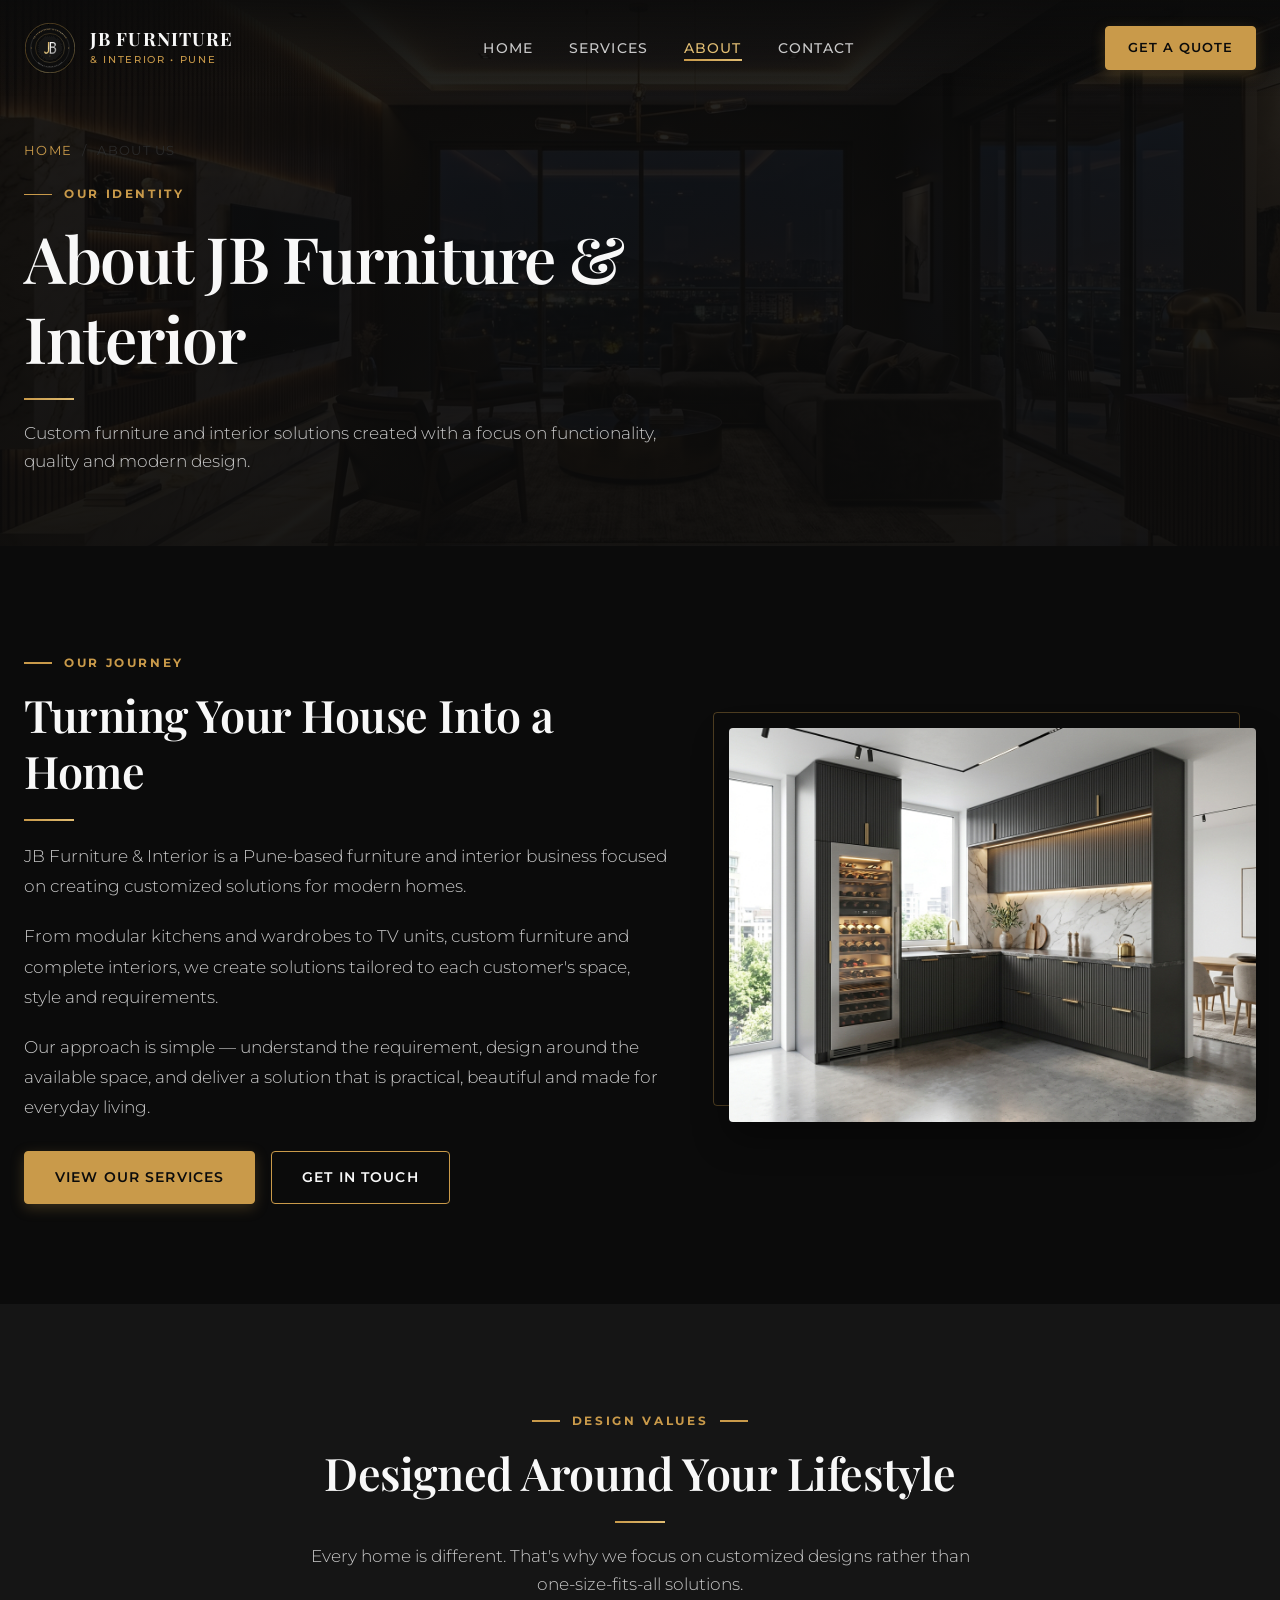
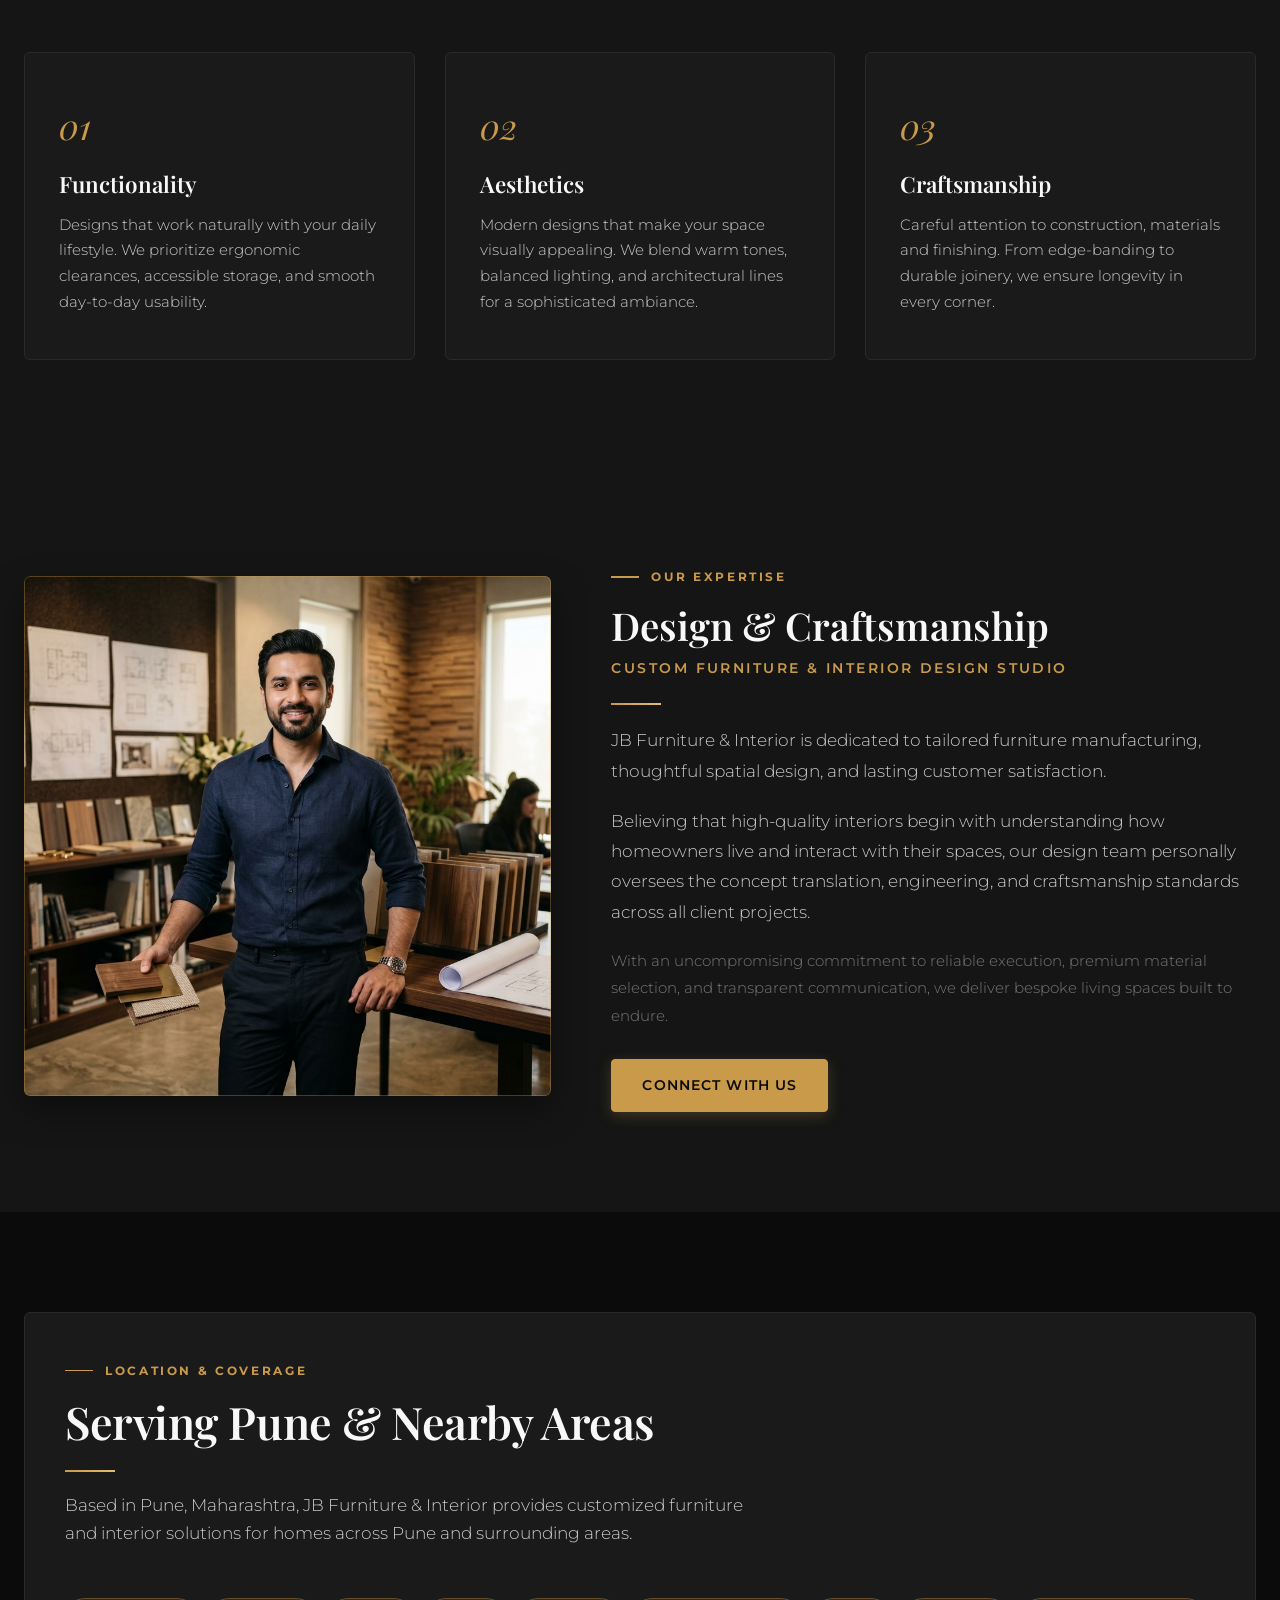
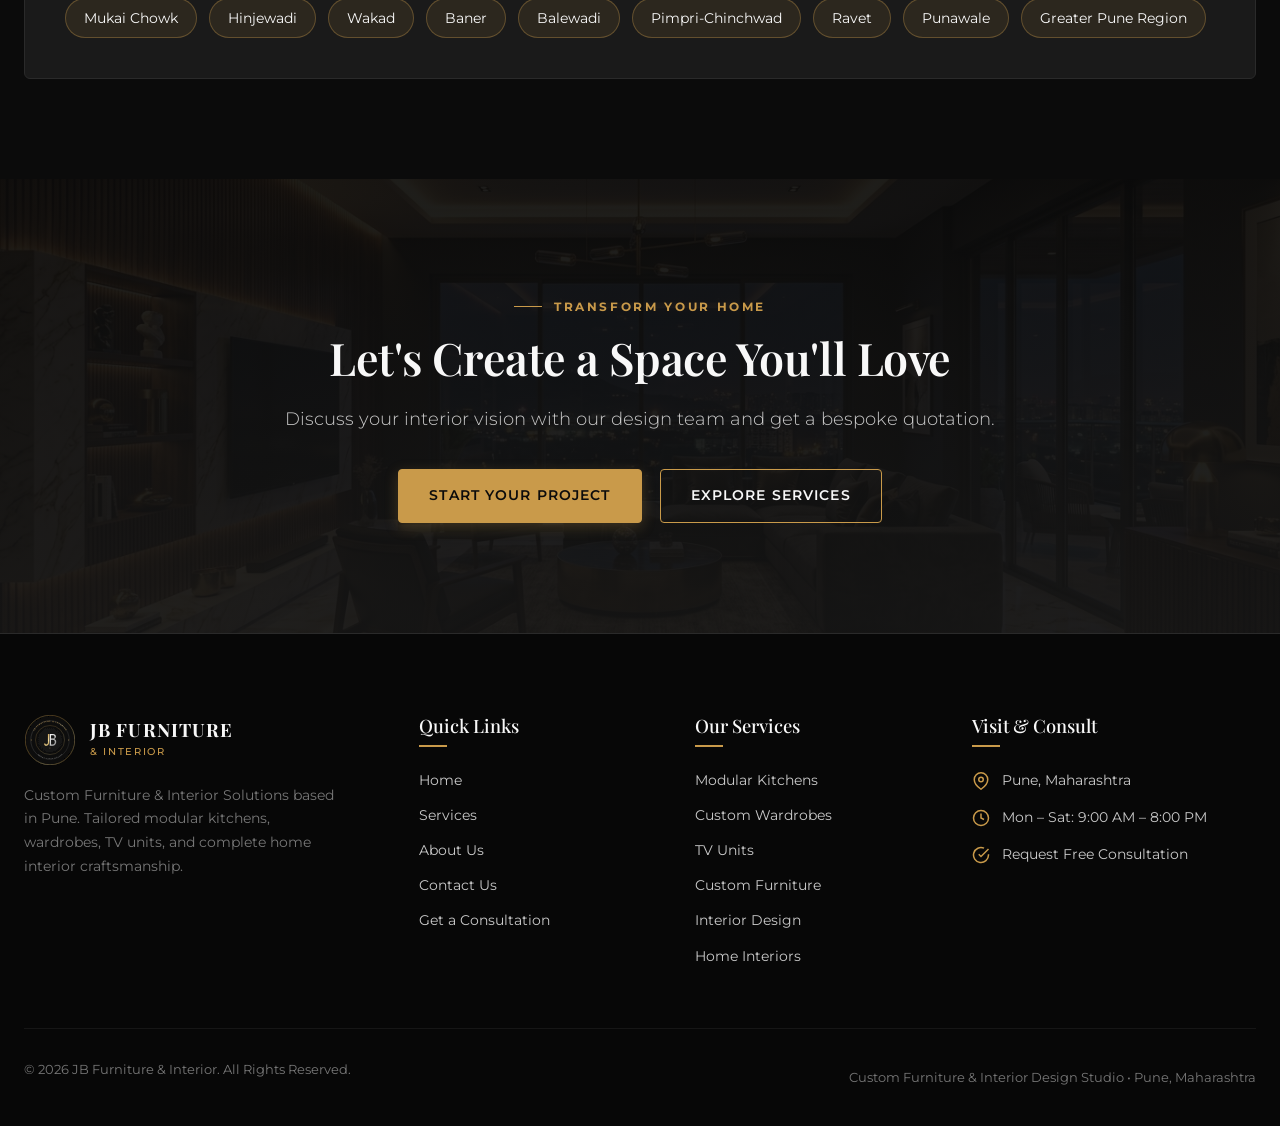
==== commit 0cf0268b: "Remove personal information, placeholders, and WhatsApp integration" ====
--- a/about.html
+++ b/about.html
@@ -75,10 +75,9 @@
 
     <div class="mobile-drawer-footer">
       <a href="contact.html" class="btn btn-primary" style="width: 100%;">Get a Free Consultation</a>
-      <a href="#" class="btn btn-whatsapp dynamic-whatsapp-btn" style="width: 100%;">Chat on WhatsApp</a>
       <div class="mobile-drawer-contact">
-        <p>Mukai Chowk, Pune, Maharashtra</p>
-        <p>@jb_furniture_interior_pune</p>
+        <p>Custom Furniture &amp; Interior Design</p>
+        <p>Pune, Maharashtra</p>
       </div>
     </div>
   </aside>
@@ -183,28 +182,28 @@
     </section>
 
     <!-- ==========================================
-         FOUNDER SECTION (ABDULLAH)
-         ========================================== -->
-    <section class="section founder-section" id="founder">
+         DESIGN STUDIO & CRAFTSMANSHIP LEADERSHIP
+         ========================================== -->
+    <section class="section founder-section" id="leadership">
       <div class="container">
         <div class="founder-grid">
           <div class="founder-img-wrapper fade-up">
-            <img src="assets/images/about-founder.jpg" alt="Abdullah - Founder of JB Furniture &amp; Interior" class="founder-img" loading="lazy">
+            <img src="assets/images/about-founder.jpg" alt="Design Studio &amp; Interior Craftsmanship" class="founder-img" loading="lazy">
           </div>
 
           <div class="founder-content fade-up stagger-2">
-            <span class="section-label">LEADERSHIP</span>
-            <h3>Meet Abdullah</h3>
-            <span class="founder-role">Founder • JB Furniture &amp; Interior</span>
+            <span class="section-label">OUR EXPERTISE</span>
+            <h3>Design &amp; Craftsmanship</h3>
+            <span class="founder-role">Custom Furniture &amp; Interior Design Studio</span>
             <div class="gold-divider"></div>
             <p>
-              Abdullah leads JB Furniture &amp; Interior with a focus on customized furniture, practical design and customer satisfaction.
-            </p>
-            <p>
-              Believing that high-quality interiors begin with understanding how homeowners live and interact with their spaces, Abdullah personally oversees the design translation and craftsmanship standards across all client projects.
+              JB Furniture &amp; Interior is dedicated to tailored furniture manufacturing, thoughtful spatial design, and lasting customer satisfaction.
+            </p>
+            <p>
+              Believing that high-quality interiors begin with understanding how homeowners live and interact with their spaces, our design team personally oversees the concept translation, engineering, and craftsmanship standards across all client projects.
             </p>
             <p style="color: var(--text-muted); font-size: 0.95rem;">
-              With a commitment to reliable execution, material integrity, and transparent communication, JB Furniture &amp; Interior delivers customized living environments built to last.
+              With an uncompromising commitment to reliable execution, premium material selection, and transparent communication, we deliver bespoke living spaces built to endure.
             </p>
             <div style="margin-top: 30px;">
               <a href="contact.html" class="btn btn-primary">Connect With Us</a>
@@ -257,12 +256,7 @@
           </p>
           <div class="cta-actions">
             <a href="contact.html" class="btn btn-primary">Start Your Project</a>
-            <a href="#" class="btn btn-whatsapp dynamic-whatsapp-btn">
-              <svg width="20" height="20" viewBox="0 0 24 24" fill="currentColor">
-                <path d="M12.04 2C6.58 2 2.13 6.45 2.13 11.91C2.13 13.66 2.59 15.36 3.45 16.86L2.05 22L7.3 20.62C8.75 21.41 10.38 21.83 12.04 21.83C17.5 21.83 21.95 17.38 21.95 11.92C21.95 9.27 20.92 6.78 19.05 4.91C17.18 3.03 14.69 2 12.04 2M12.05 3.67C14.25 3.67 16.31 4.53 17.87 6.09C19.42 7.65 20.28 9.72 20.28 11.92C20.28 16.46 16.58 20.15 12.04 20.15C10.56 20.15 9.11 19.76 7.85 19L7.55 18.83L4.43 19.65L5.26 16.61L5.06 16.29C4.24 14.99 3.8 13.47 3.8 11.91C3.81 7.37 7.5 3.67 12.05 3.67Z"/>
-              </svg>
-              WhatsApp Us
-            </a>
+            <a href="services.html" class="btn btn-secondary">Explore Services</a>
           </div>
         </div>
       </div>
@@ -287,20 +281,6 @@
           <p class="footer-about">
             Custom Furniture &amp; Interior Solutions based in Pune. Tailored modular kitchens, wardrobes, TV units, and complete home interior craftsmanship.
           </p>
-          <div class="footer-socials">
-            <a href="https://www.instagram.com/jb_furniture_interior_pune/" target="_blank" rel="noopener noreferrer" class="social-icon-link" aria-label="Instagram">
-              <svg viewBox="0 0 24 24" fill="none" stroke="currentColor" stroke-width="2" stroke-linecap="round" stroke-linejoin="round">
-                <rect x="2" y="2" width="20" height="20" rx="5" ry="5"></rect>
-                <path d="M16 11.37A4 4 0 1 1 12.63 8 4 4 0 0 1 16 11.37z"></path>
-                <line x1="17.5" y1="6.5" x2="17.51" y2="6.5"></line>
-              </svg>
-            </a>
-            <a href="#" class="social-icon-link dynamic-whatsapp-btn" aria-label="WhatsApp">
-              <svg viewBox="0 0 24 24" fill="none" stroke="currentColor" stroke-width="2" stroke-linecap="round" stroke-linejoin="round">
-                <path d="M21 11.5a8.38 8.38 0 0 1-.9 3.8 8.5 8.5 0 0 1-7.6 4.7 8.38 8.38 0 0 1-3.8-.9L3 21l1.9-5.7a8.38 8.38 0 0 1-.9-3.8 8.5 8.5 0 0 1 4.7-7.6 8.38 8.38 0 0 1 3.8-.9h.5a8.48 8.48 0 0 1 8 8v.5z"></path>
-              </svg>
-            </a>
-          </div>
         </div>
 
         <!-- Quick Links -->
@@ -328,25 +308,21 @@
           </div>
         </div>
 
-        <!-- Contact Info -->
+        <!-- Visit & Consult -->
         <div>
-          <h4 class="footer-title">Connect With Us</h4>
+          <h4 class="footer-title">Visit &amp; Consult</h4>
           <div class="footer-contact-items">
             <div class="footer-contact-item">
               <svg viewBox="0 0 24 24" fill="none" stroke="currentColor" stroke-width="2"><path d="M21 10c0 7-9 13-9 13s-9-6-9-13a9 9 0 0 1 18 0z"></path><circle cx="12" cy="10" r="3"></circle></svg>
-              <span>Mukai Chowk &amp; Hinjewadi, Pune, Maharashtra</span>
+              <span>Pune, Maharashtra</span>
             </div>
             <div class="footer-contact-item">
-              <svg viewBox="0 0 24 24" fill="none" stroke="currentColor" stroke-width="2"><path d="M22 16.92v3a2 2 0 0 1-2.18 2 19.79 19.79 0 0 1-8.63-3.07 19.5 19.5 0 0 1-6-6 19.79 19.79 0 0 1-3.07-8.67A2 2 0 0 1 4.11 2h3a2 2 0 0 1 2 1.72 12.84 12.84 0 0 0 .7 2.81 2 2 0 0 1-.45 2.11L8.09 9.91a16 16 0 0 0 6 6l1.27-1.27a2 2 0 0 1 2.11-.45 12.84 12.84 0 0 0 2.81.7A2 2 0 0 1 22 16.92z"></path></svg>
-              <span>[PHONE NUMBER]</span>
+              <svg viewBox="0 0 24 24" fill="none" stroke="currentColor" stroke-width="2"><circle cx="12" cy="12" r="10"></circle><polyline points="12 6 12 12 16 14"></polyline></svg>
+              <span>Mon – Sat: 9:00 AM – 8:00 PM</span>
             </div>
             <div class="footer-contact-item">
-              <svg viewBox="0 0 24 24" fill="none" stroke="currentColor" stroke-width="2"><path d="M4 4h16c1.1 0 2 .9 2 2v12c0 1.1-.9 2-2 2H4c-1.1 0-2-.9-2-2V6c0-1.1.9-2 2-2z"></path><polyline points="22,6 12,13 2,6"></polyline></svg>
-              <span>[EMAIL ADDRESS]</span>
-            </div>
-            <div class="footer-contact-item">
-              <svg viewBox="0 0 24 24" fill="none" stroke="currentColor" stroke-width="2"><rect x="2" y="2" width="20" height="20" rx="5" ry="5"></rect><path d="M16 11.37A4 4 0 1 1 12.63 8 4 4 0 0 1 16 11.37z"></path><line x1="17.5" y1="6.5" x2="17.51" y2="6.5"></line></svg>
-              <a href="https://www.instagram.com/jb_furniture_interior_pune/" target="_blank" rel="noopener noreferrer">@jb_furniture_interior_pune</a>
+              <svg viewBox="0 0 24 24" fill="none" stroke="currentColor" stroke-width="2"><path d="M22 11.08V12a10 10 0 1 1-5.93-9.14"></path><polyline points="22 4 12 14.01 9 11.01"></polyline></svg>
+              <a href="contact.html">Request Free Consultation</a>
             </div>
           </div>
         </div>
@@ -358,14 +334,6 @@
       </div>
     </div>
   </footer>
-
-  <!-- Floating Mobile/Desktop WhatsApp Button -->
-  <a href="#" class="floating-whatsapp dynamic-whatsapp-btn" aria-label="Chat on WhatsApp">
-    <svg viewBox="0 0 24 24" fill="currentColor">
-      <path d="M12.04 2C6.58 2 2.13 6.45 2.13 11.91C2.13 13.66 2.59 15.36 3.45 16.86L2.05 22L7.3 20.62C8.75 21.41 10.38 21.83 12.04 21.83C17.5 21.83 21.95 17.38 21.95 11.92C21.95 9.27 20.92 6.78 19.05 4.91C17.18 3.03 14.69 2 12.04 2M12.05 3.67C14.25 3.67 16.31 4.53 17.87 6.09C19.42 7.65 20.28 9.72 20.28 11.92C20.28 16.46 16.58 20.15 12.04 20.15C10.56 20.15 9.11 19.76 7.85 19L7.55 18.83L4.43 19.65L5.26 16.61L5.06 16.29C4.24 14.99 3.8 13.47 3.8 11.91C3.81 7.37 7.5 3.67 12.05 3.67Z"/>
-    </svg>
-    <span>WhatsApp</span>
-  </a>
 
   <!-- Back To Top Button -->
   <button class="back-to-top" aria-label="Scroll back to top">
